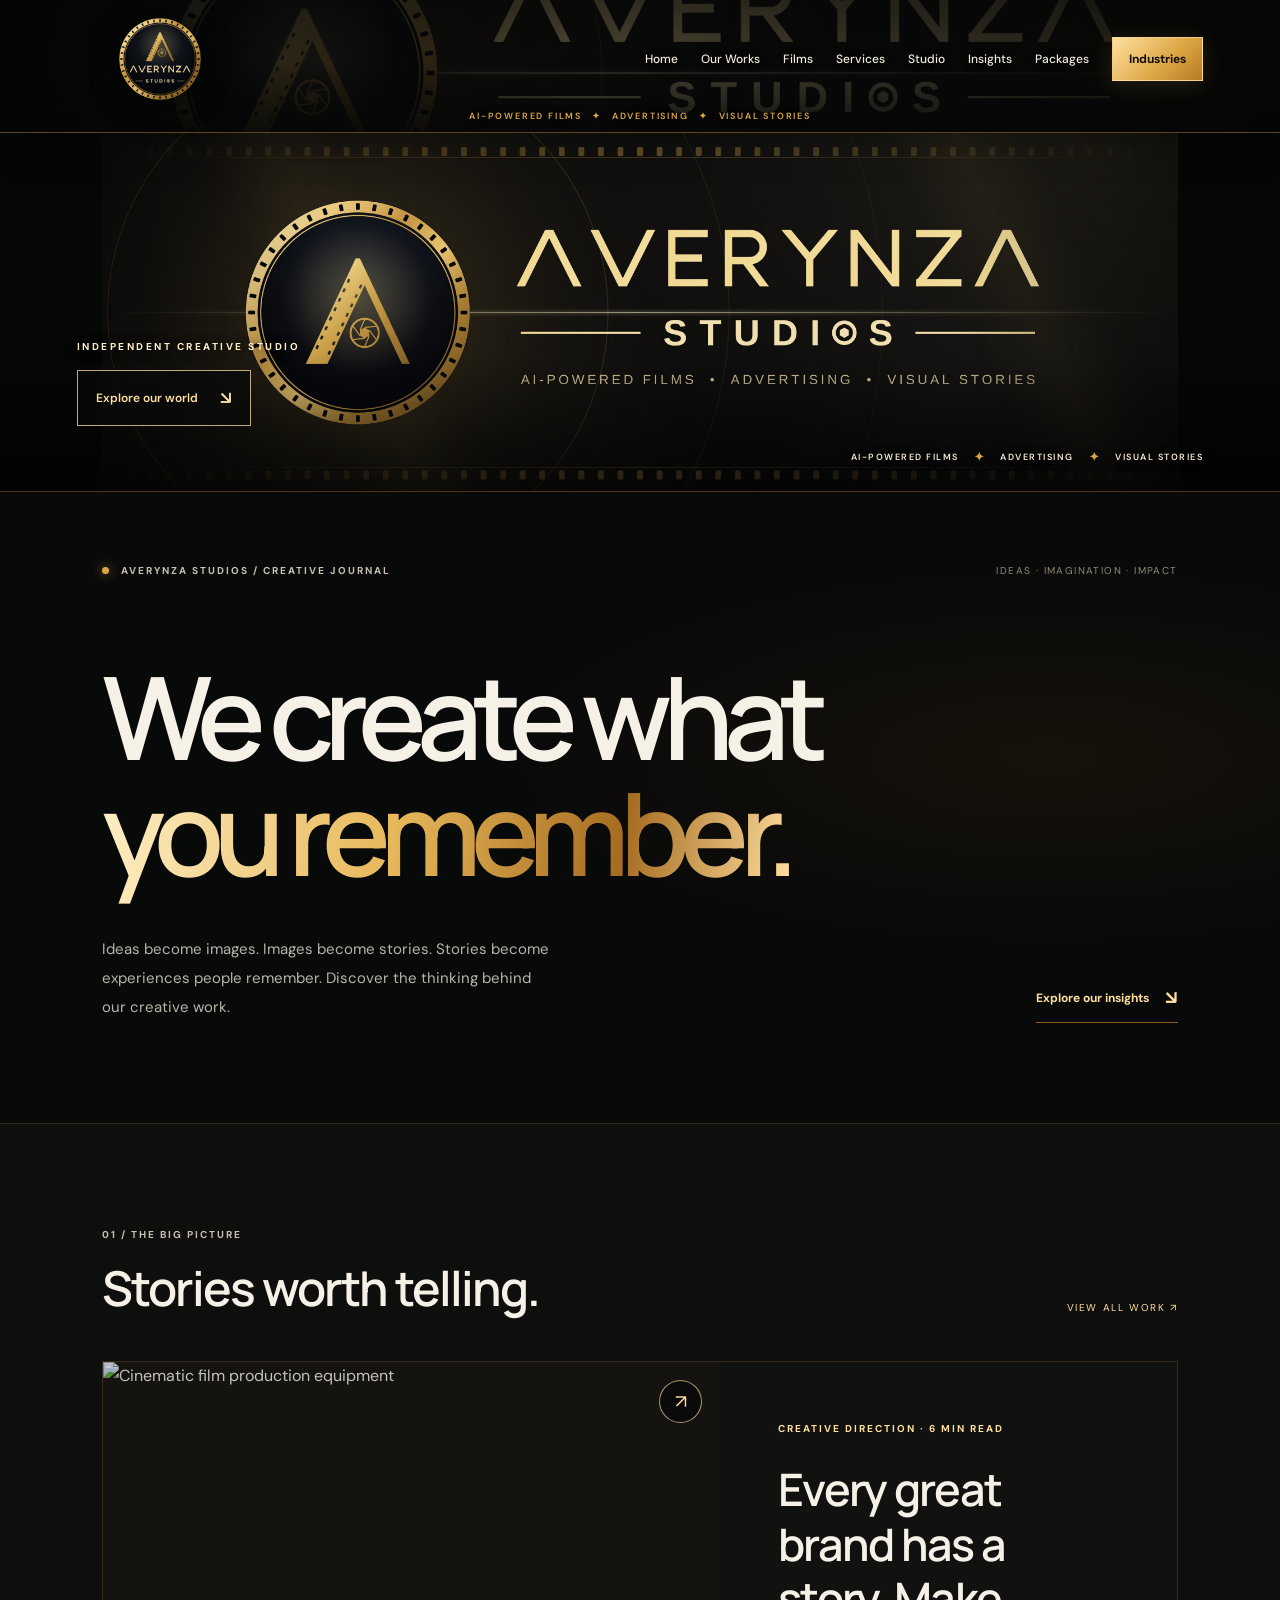
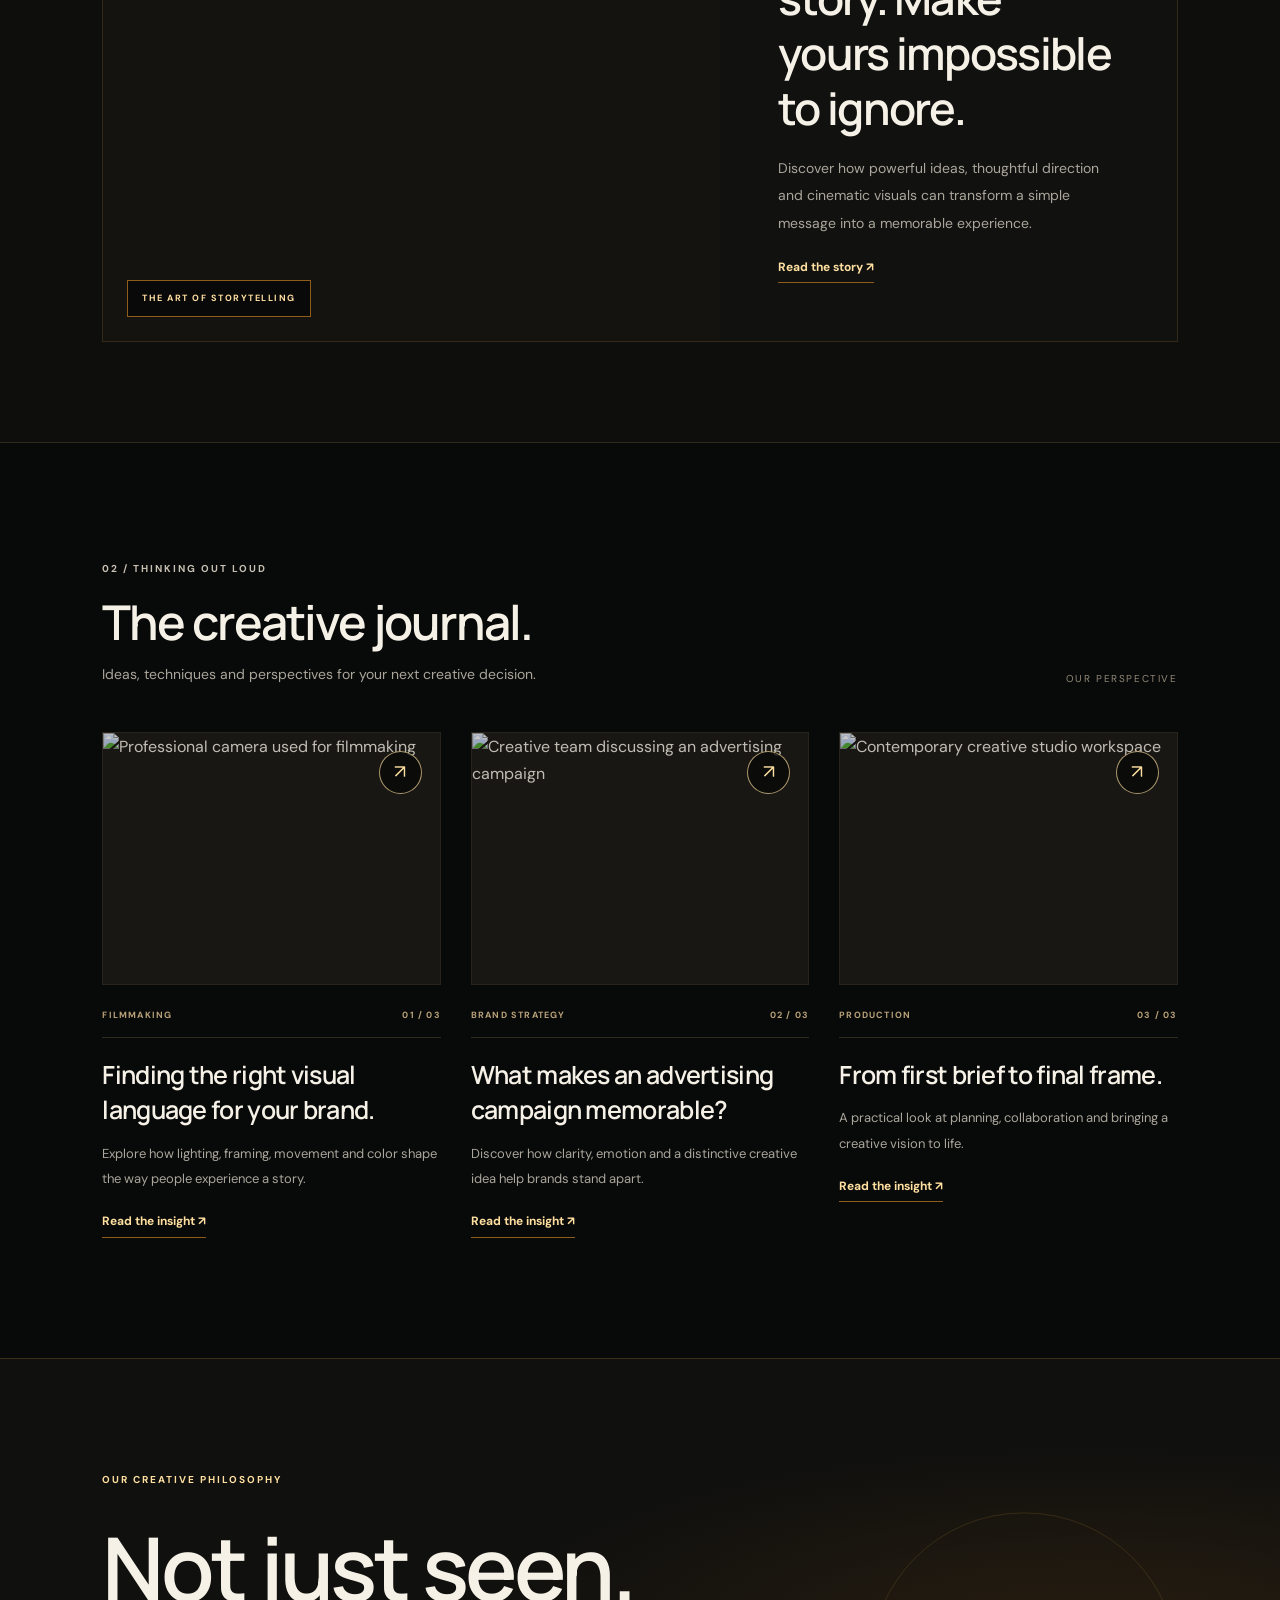
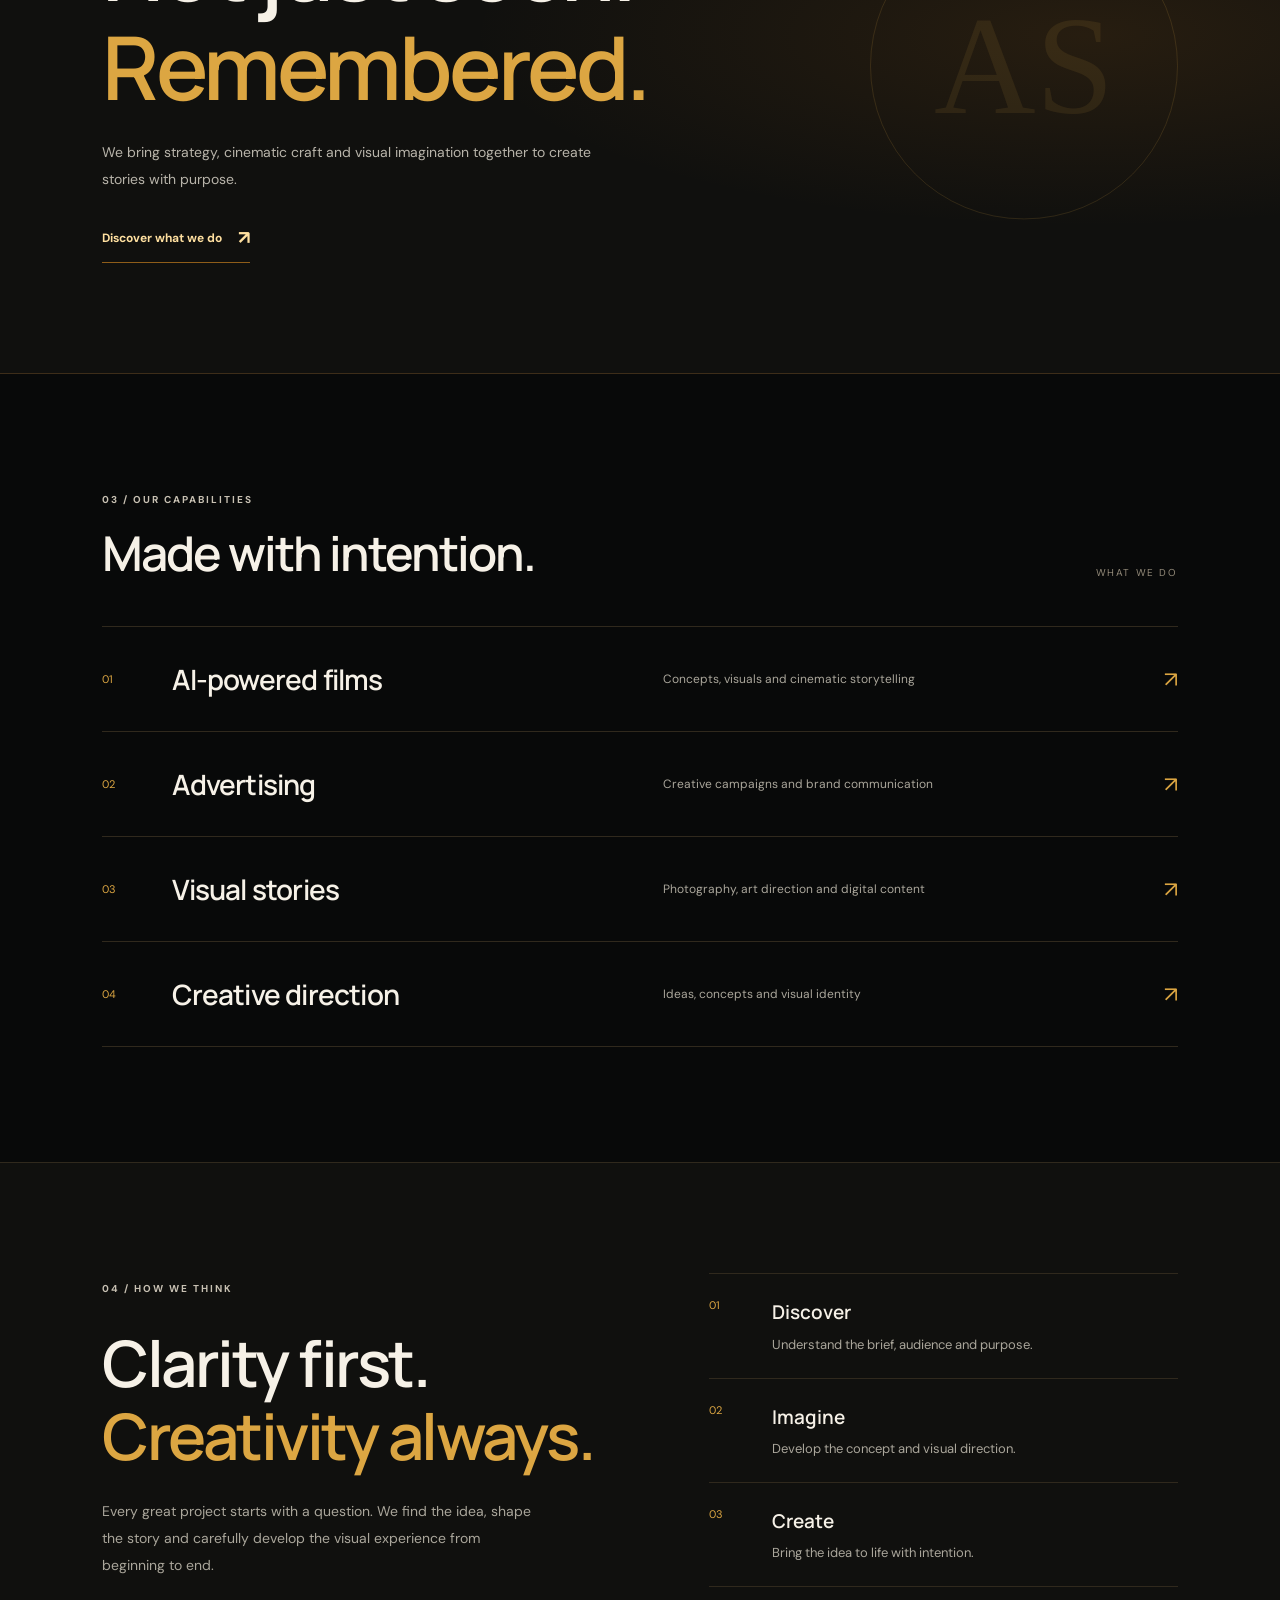
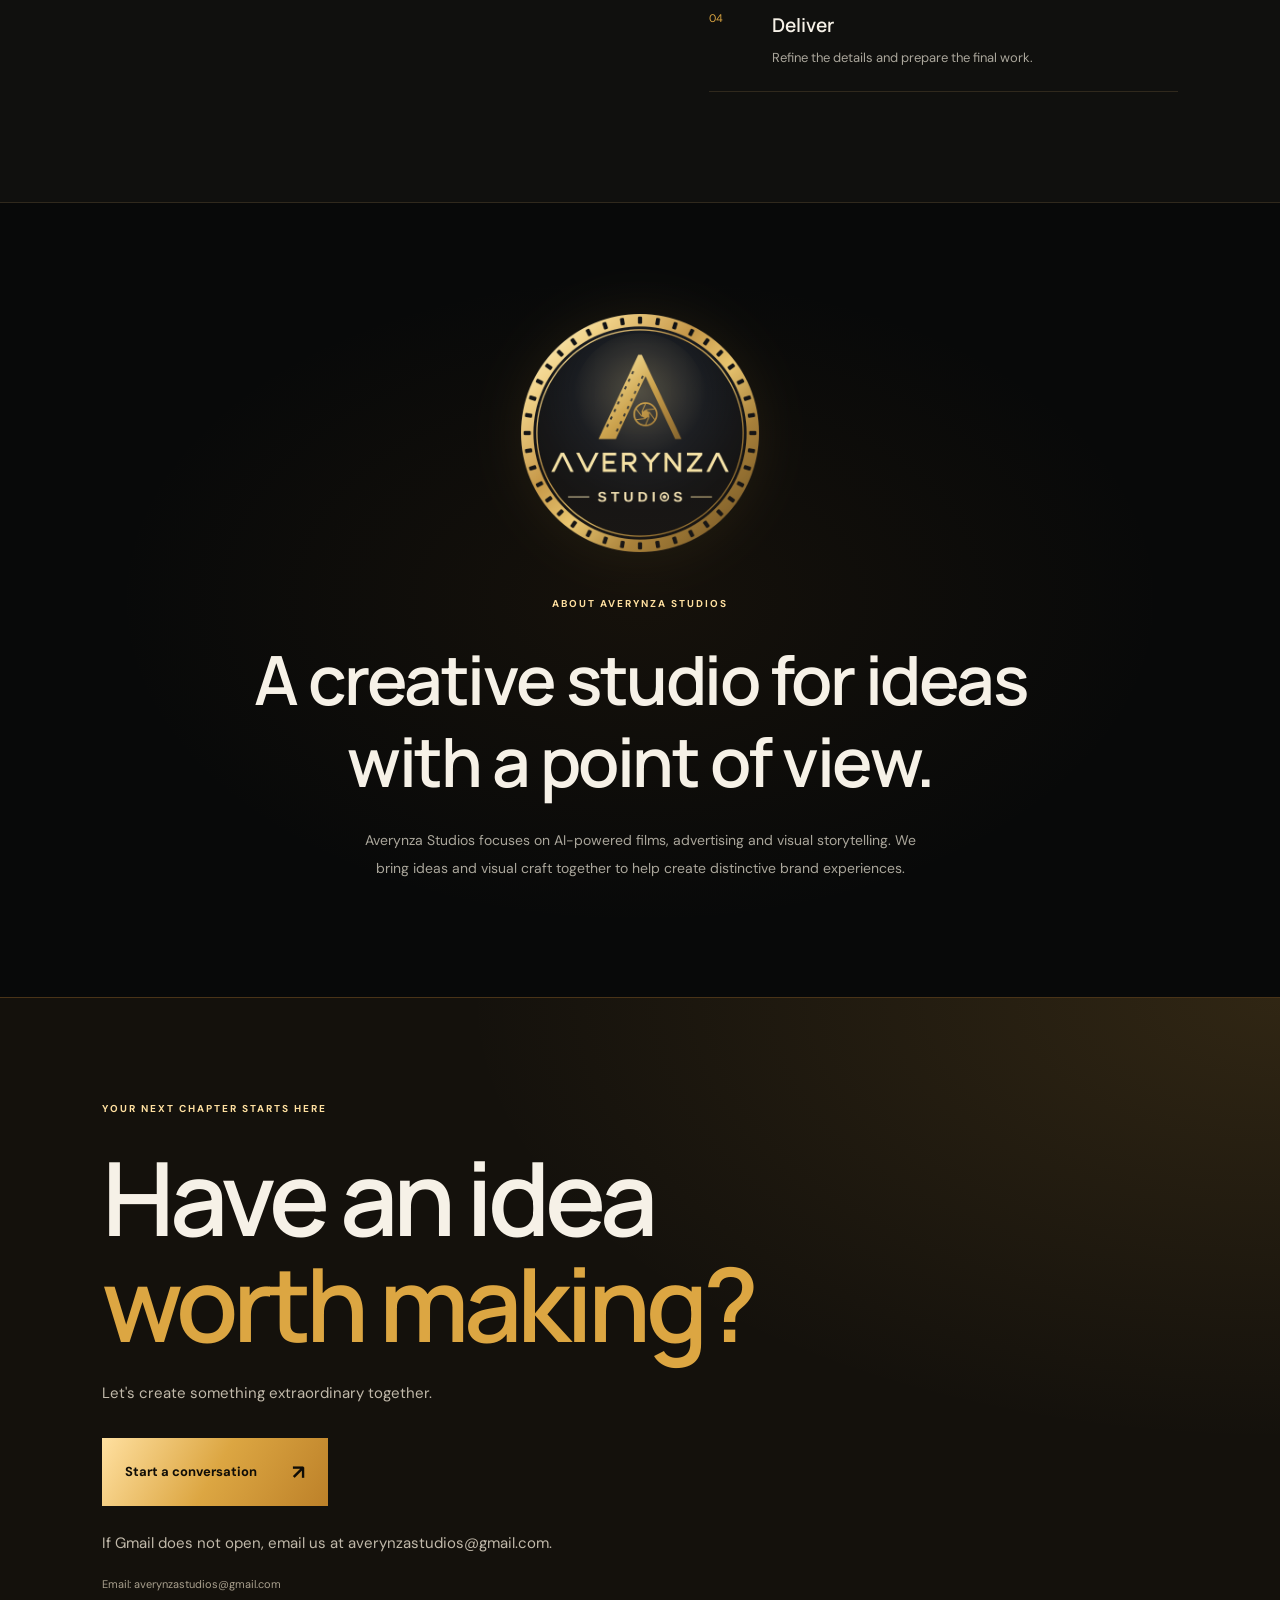
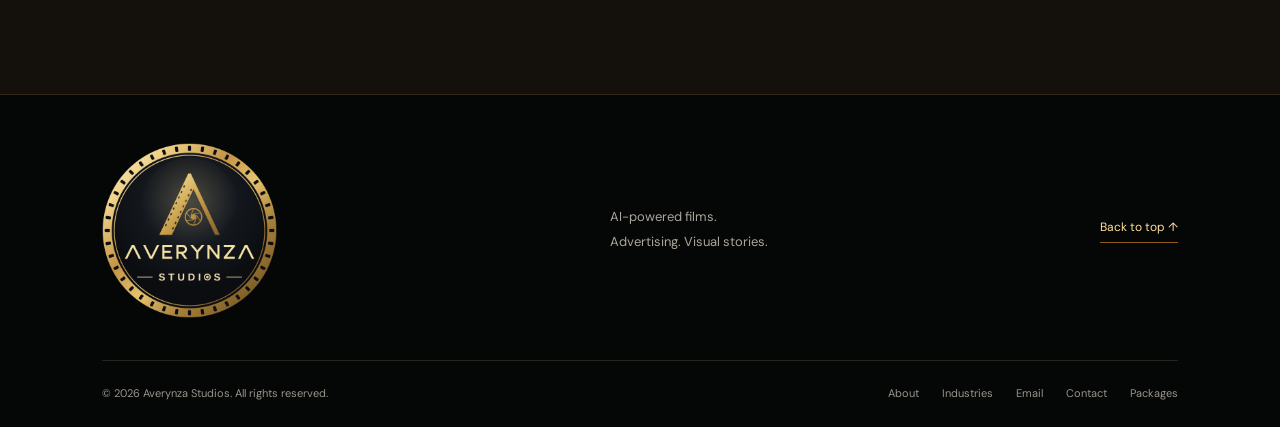
==== index.html @ 66fc3034 "Add files via upload" ====
<!DOCTYPE html>
<html lang="en">
<head>
  <meta charset="UTF-8">
  <meta name="viewport" content="width=device-width, initial-scale=1.0">
  <meta name="theme-color" content="#080909">

  <title>Averynza Studios | Films, Advertising & Visual Stories</title>
  <meta name="description" content="Averynza Studios creates AI-powered films, advertising and visual stories. Explore our creative journal and cinematic work.">

  <link rel="preconnect" href="https://fonts.googleapis.com">
  <link rel="preconnect" href="https://fonts.gstatic.com" crossorigin>
  <link href="https://fonts.googleapis.com/css2?family=DM+Sans:wght@400;500;600;700&family=Manrope:wght@400;500;600;700;800&display=swap" rel="stylesheet">

  <link rel="stylesheet" href="style.css">
  <script src="script.js" defer></script>
</head>

<body>
  <a class="skip-link" href="#main">Skip to content</a>


<!-- CINEMATIC VIDEO HEADER -->
<header class="site-header" id="home">

  <video
    class="header-video"
    autoplay
    muted
    loop
    playsinline
    preload="metadata"
    poster="Averynza Studios Golden Cinema Banner.jpg"
    aria-hidden="true"
  >
    <source src="header-cinema.mp4" type="video/mp4">
  </video>

  <div class="header-video-overlay" aria-hidden="true"></div>

  <a class="brand" href="#home" aria-label="Averynza Studios home">
    <img
      class="brand-logo"
      src="Averynza Studios Golden Emblem.png"
      alt="Averynza Studios golden emblem"
    >
  </a>

  <button
    class="menu-toggle"
    id="menuToggle"
    aria-expanded="false"
    aria-controls="mainNav"
    aria-label="Open navigation"
  >
    <span></span>
    <span></span>
  </button>

  <nav class="navigation" id="mainNav" aria-label="Main navigation">
    <a href="#home">Home</a>
    <a href="#work">Our Works</a>
    <a href="#films">Films</a>
    <a href="#services">Services</a>
    <a href="#studio">Studio</a>
    <a href="#insights">Insights</a>
    <a href="pricing.html">Packages</a>
    <a href="our-work.html" class="nav-cta">Industries</a>
    <!-- <a href="auth.html" class="account-link">Log in / Sign up</a> -->
    <!-- <a href="payment.html" class="nav-cta">Payments ↗</a> -->
  </nav>

  <div class="header-video-caption" aria-hidden="true">
    <span>AI-POWERED FILMS</span>
    <span class="video-caption-dot">✦</span>
    <span>ADVERTISING</span>
    <span class="video-caption-dot">✦</span>
    <span>VISUAL STORIES</span>
  </div>

</header>


  <main id="main">

    <!-- CINEMATIC HEADER BANNER -->
    <section class="cinema-banner" id="cinema-banner" aria-label="Averynza Studios cinematic banner">
      <img
        class="cinema-banner-image"
        src="Averynza Studios Golden Cinema Banner.jpg"
        alt="Averynza Studios golden cinematic emblem with film equipment and dramatic studio lighting"
        fetchpriority="high"
      >

      <div class="banner-overlay">
        <span class="banner-kicker">
          INDEPENDENT CREATIVE STUDIO
        </span>

        <a href="#work" class="banner-cta">
          Explore our world <span>↘</span>
        </a>
      </div>

      <div class="banner-bottom">
        <span>AI-POWERED FILMS</span>
        <span class="banner-dot">✦</span>
        <span>ADVERTISING</span>
        <span class="banner-dot">✦</span>
        <span>VISUAL STORIES</span>
      </div>
    </section>

    <!-- INTRODUCTION -->
    <section class="hero-intro">
      <div class="hero-top">
        <span class="eyebrow">
          <span class="status-dot"></span>
          AVERYNZA STUDIOS / CREATIVE JOURNAL
        </span>
        <span class="hero-index">IDEAS · IMAGINATION · IMPACT</span>
      </div>

      <h1>
        We create what<br>
        <span>you remember.</span>
      </h1>

      <div class="hero-bottom">
        <p>
          Ideas become images. Images become stories.
          Stories become experiences people remember.
          Discover the thinking behind our creative work.
        </p>

        <a class="text-link" href="#insights">
          Explore our insights <span>↘</span>
        </a>
      </div>
    </section>

    <!-- FEATURED WORK -->
    <section class="featured-section" id="work">
      <div class="section-heading">
        <div>
          <span class="eyebrow">01 / THE BIG PICTURE</span>
          <h2>Stories worth telling.</h2>
        </div>
        <a class="section-number work-more-link" href="our-work.html">VIEW ALL WORK ↗</a>
      </div>

      <a class="featured-card" href="#article-1" data-article="1">
        <div class="featured-image">
          <img
            src="https://images.unsplash.com/photo-1485846234645-a62644f84728?auto=format&fit=crop&w=1800&q=85"
            alt="Cinematic film production equipment"
            loading="lazy"
          >
          <span class="image-label">THE ART OF STORYTELLING</span>
          <span class="image-arrow">↗</span>
        </div>

        <div class="featured-copy">
          <span class="eyebrow gold-text">CREATIVE DIRECTION · 6 MIN READ</span>

          <h2>
            Every great brand has a story.
            Make yours impossible to ignore.
          </h2>

          <p>
            Discover how powerful ideas, thoughtful direction
            and cinematic visuals can transform a simple message
            into a memorable experience.
          </p>

          <span class="read-link">Read the story ↗</span>
        </div>
      </a>
    </section>

    <!-- INSIGHTS -->
    <section class="insights-section" id="insights">
      <div class="section-heading">
        <div>
          <span class="eyebrow">02 / THINKING OUT LOUD</span>
          <h2>The creative journal.</h2>
          <p class="section-description">
            Ideas, techniques and perspectives for your next creative decision.
          </p>
        </div>
        <span class="section-number">OUR PERSPECTIVE</span>
      </div>

      <div class="article-grid">

        <article class="article-card">
          <a href="#article-2" class="article-image" data-article="2">
            <img
              src="https://images.unsplash.com/photo-1492619375914-88005aa9e8fb?auto=format&fit=crop&w=900&q=80"
              alt="Professional camera used for filmmaking"
              loading="lazy"
            >
            <span class="image-arrow">↗</span>
          </a>

          <div class="article-meta">
            <span>FILMMAKING</span>
            <span>01 / 03</span>
          </div>

          <h3>
            <a href="#article-2" data-article="2">
              Finding the right visual language for your brand.
            </a>
          </h3>

          <p>
            Explore how lighting, framing, movement and color
            shape the way people experience a story.
          </p>

          <a class="read-link" href="#article-2" data-article="2">
            Read the insight ↗
          </a>
        </article>

        <article class="article-card">
          <a href="#article-3" class="article-image" data-article="3">
            <img
              src="https://images.unsplash.com/photo-1542744094-3a31f272c490?auto=format&fit=crop&w=900&q=80"
              alt="Creative team discussing an advertising campaign"
              loading="lazy"
            >
            <span class="image-arrow">↗</span>
          </a>

          <div class="article-meta">
            <span>BRAND STRATEGY</span>
            <span>02 / 03</span>
          </div>

          <h3>
            <a href="#article-3" data-article="3">
              What makes an advertising campaign memorable?
            </a>
          </h3>

          <p>
            Discover how clarity, emotion and a distinctive
            creative idea help brands stand apart.
          </p>

          <a class="read-link" href="#article-3" data-article="3">
            Read the insight ↗
          </a>
        </article>

        <article class="article-card">
          <a href="#article-4" class="article-image" data-article="4">
            <img
              src="https://images.unsplash.com/photo-1497366754035-f200968a6e72?auto=format&fit=crop&w=900&q=80"
              alt="Contemporary creative studio workspace"
              loading="lazy"
            >
            <span class="image-arrow">↗</span>
          </a>

          <div class="article-meta">
            <span>PRODUCTION</span>
            <span>03 / 03</span>
          </div>

          <h3>
            <a href="#article-4" data-article="4">
              From first brief to final frame.
            </a>
          </h3>

          <p>
            A practical look at planning, collaboration and
            bringing a creative vision to life.
          </p>

          <a class="read-link" href="#article-4" data-article="4">
            Read the insight ↗
          </a>
        </article>

      </div>
    </section>

    <!-- CREATIVE PHILOSOPHY -->
    <section class="statement" id="films">
      <div class="statement-orb" aria-hidden="true">AS</div>

      <span class="eyebrow gold-text">OUR CREATIVE PHILOSOPHY</span>

      <h2>
        Not just seen.<br>
        <span>Remembered.</span>
      </h2>

      <p>
        We bring strategy, cinematic craft and visual imagination
        together to create stories with purpose.
      </p>

      <a class="text-link" href="#services">
        Discover what we do <span>↗</span>
      </a>
    </section>

    <!-- SERVICES -->
    <section class="services-section" id="services">
      <div class="section-heading">
        <div>
          <span class="eyebrow">03 / OUR CAPABILITIES</span>
          <h2>Made with intention.</h2>
        </div>
        <span class="section-number">WHAT WE DO</span>
      </div>

      <div class="service-list">

        <a href="#contact" class="service-row">
          <span class="service-number">01</span>
          <h3>AI-powered films</h3>
          <span class="service-detail">Concepts, visuals and cinematic storytelling</span>
          <span class="service-arrow">↗</span>
        </a>

        <a href="#contact" class="service-row">
          <span class="service-number">02</span>
          <h3>Advertising</h3>
          <span class="service-detail">Creative campaigns and brand communication</span>
          <span class="service-arrow">↗</span>
        </a>

        <a href="#contact" class="service-row">
          <span class="service-number">03</span>
          <h3>Visual stories</h3>
          <span class="service-detail">Photography, art direction and digital content</span>
          <span class="service-arrow">↗</span>
        </a>

        <a href="#contact" class="service-row">
          <span class="service-number">04</span>
          <h3>Creative direction</h3>
          <span class="service-detail">Ideas, concepts and visual identity</span>
          <span class="service-arrow">↗</span>
        </a>

      </div>
    </section>

    <!-- PROCESS -->
    <section class="process-section" id="process">
      <div class="process-copy">
        <span class="eyebrow">04 / HOW WE THINK</span>
        <h2>Clarity first.<br><span>Creativity always.</span></h2>

        <p>
          Every great project starts with a question.
          We find the idea, shape the story and carefully
          develop the visual experience from beginning to end.
        </p>
      </div>

      <div class="process-steps">
        <div>
          <span>01</span>
          <div>
            <h3>Discover</h3>
            <p>Understand the brief, audience and purpose.</p>
          </div>
        </div>

        <div>
          <span>02</span>
          <div>
            <h3>Imagine</h3>
            <p>Develop the concept and visual direction.</p>
          </div>
        </div>

        <div>
          <span>03</span>
          <div>
            <h3>Create</h3>
            <p>Bring the idea to life with intention.</p>
          </div>
        </div>

        <div>
          <span>04</span>
          <div>
            <h3>Deliver</h3>
            <p>Refine the details and prepare the final work.</p>
          </div>
        </div>
      </div>
    </section>

    <!-- ABOUT -->
    <section class="studio-section" id="studio">
      <img
        src="Averynza Studios Golden Emblem.png"
        alt="Averynza Studios golden emblem"
        class="studio-logo"
        loading="lazy"
      >

      <span class="eyebrow gold-text">ABOUT AVERYNZA STUDIOS</span>

      <h2>A creative studio for ideas with a point of view.</h2>

      <p>
        Averynza Studios focuses on AI-powered films, advertising
        and visual storytelling. We bring ideas and visual craft
        together to help create distinctive brand experiences.
      </p>
    </section>

    <!-- CONTACT -->
    <section class="contact-section" id="contact">
      <span class="eyebrow">YOUR NEXT CHAPTER STARTS HERE</span>

      <h2>
        Have an idea<br>
        <span>worth making?</span>
      </h2>

      <p>Let's create something extraordinary together.</p>

      <a
        class="contact-button"
        href="https://mail.google.com/mail/?view=cm&fs=1&to=averynzastudios%40gmail.com&su=Project%20Inquiry%20-%20Averynza%20Studios"
        target="_blank"
        rel="noopener noreferrer"
      >
        Start a conversation <span>↗</span>
      </a>
      <p class="contact-email-fallback">
        If Gmail does not open, email us at
        <a href="mailto:averynzastudios@gmail.com?subject=Project%20Inquiry%20-%20Averynza%20Studios">averynzastudios@gmail.com</a>.
      </p>

      <small>
        Email: averynzastudios@gmail.com
      </small>
    </section>

  </main>

  <!-- FOOTER -->
  <footer class="site-footer">
    <div class="footer-top">
      <a class="brand footer-brand" href="#home"
         aria-label="Averynza Studios home">
        <img
          class="brand-logo"
          src="Averynza Studios Golden Emblem.png"
          alt="Averynza Studios"
          loading="lazy"
        >
      </a>

      <p>
        AI-powered films.<br>
        Advertising. Visual stories.
      </p>

      <a class="back-to-top" href="#home">Back to top ↑</a>
    </div>

    <div class="footer-bottom">
      <span>
        © <span id="year">2026</span> Averynza Studios. All rights reserved.
      </span>

      <div>
        <a href="#studio">About</a>
        <a href="our-work.html">Industries</a>
        <!-- <a href="auth.html">Account</a> -->
        <a href="mailto:averynzastudios@gmail.com">Email</a>
        <a href="#contact">Contact</a>
         <a href="pricing.html">Packages</a>
      </div>
    </div>
  </footer>

</body>
</html>
---- style.css ----
/* =========================================
AVERYNZA STUDIOS — CINEMATIC WEBSITE
Black, gold and luxury film aesthetic
========================================= */
:root {
--bg: #080909;
--bg-soft: #101110;
--bg-card: #141310;
--ink: #f6f1e7;
--muted: #aaa69b;
--line: #30291d;
--gold: #dca642;
--gold-light: #ffe0a0;
--gold-dark: #8f5d19;
--white: #ffffff;
--font-body: "DM Sans", sans-serif;
--font-heading: "Manrope", sans-serif;
}
* {
margin: 0;
padding: 0;
box-sizing: border-box;
}
html {
scroll-behavior: smooth;
scroll-padding-top: 100px;
background: var(--bg);
}
body {
background: var(--bg);
color: var(--ink);
font-family: var(--font-body);
line-height: 1.7;
-webkit-font-smoothing: antialiased;
}
a {
color: inherit;
text-decoration: none;
}
img {
display: block;
max-width: 100%;
}
button {
font: inherit;
}
::selection {
background: var(--gold);
color: #080909;
}
.skip-link {
position: absolute;
top: -100px;
left: 20px;
z-index: 1000;
padding: 12px 18px;
color: #080909;
background: var(--gold-light);
}
.skip-link:focus {
top: 10px;
}
a:focus-visible,
button:focus-visible {
outline: 2px solid var(--gold-light);
outline-offset: 5px;
}
/* =========================================
HEADER
========================================= */
.site-header {
min-height: 92px;
padding: 12px 6%;
display: flex;
align-items: center;
justify-content: space-between;
gap: 30px;
position: sticky;
top: 0;
z-index: 100;
background: rgba(5, 6, 6, 0.97);
border-bottom: 1px solid var(--line);
backdrop-filter: blur(18px);
}
.brand {
display: inline-flex;
align-items: center;
flex-shrink: 0;
}
.brand-logo {
display: block;
width: 155px;
height: auto;
max-width: 100%;
object-fit: contain;
}
.site-header .brand-logo,
.footer-brand .brand-logo,
.studio-logo {
mix-blend-mode: screen;
}
.navigation {
display: flex;
align-items: center;
gap: clamp(13px, 1.8vw, 26px);
}
.navigation > a {
color: #d1cec4;
font-size: 12px;
font-weight: 500;
transition: color 0.25s ease;
}
.navigation > a:hover,
.navigation > a.active {
color: var(--gold-light);
}
.navigation > a.active {
text-decoration: underline;
text-decoration-color: var(--gold);
text-underline-offset: 7px;
}
.navigation .nav-cta {
padding: 11px 16px;
color: #100d07;
background: linear-gradient(
120deg,
var(--gold-light),
var(--gold),
#bd8129
);
font-weight: 700;
white-space: nowrap;
}
.navigation .nav-cta:hover {
color: #080909;
box-shadow: 0 0 22px rgba(220, 166, 66, 0.2);
}
.menu-toggle {
display: none;
width: 44px;
height: 44px;
border: 1px solid var(--line);
background: var(--bg-soft);
cursor: pointer;
}
.menu-toggle span {
display: block;
width: 22px;
height: 2px;
margin: 6px auto;
background: var(--gold-light);
transition: transform 0.25s ease;
}
.menu-toggle[aria-expanded="true"] span:first-child {
transform: translateY(4px) rotate(45deg);
}
.menu-toggle[aria-expanded="true"] span:last-child {
transform: translateY(-4px) rotate(-45deg);
}
/* =========================================
CINEMATIC HEADER BANNER
========================================= */
.cinema-banner {
position: relative;
width: 100%;
overflow: hidden;
isolation: isolate;
background: #050606;
border-bottom: 1px solid #4d3518;
}
.cinema-banner-image {
display: block;
width: 100%;
height: auto;
aspect-ratio: 1920 / 640;
object-fit: cover;
object-position: center;
}
/* Subtle overlay for legibility */
.banner-overlay {
position: absolute;
inset: 0;
display: flex;
flex-direction: column;
justify-content: flex-end;
align-items: flex-start;
gap: 15px;
padding: 0 6% 65px;
background: linear-gradient(
to top,
rgba(0, 0, 0, 0.6),
transparent 38%
);
}
.banner-kicker {
color: #fff0cb;
font-size: 10px;
font-weight: 700;
letter-spacing: 2.5px;
text-shadow: 0 2px 12px #000;
}
.banner-cta {
display: inline-flex;
align-items: center;
gap: 22px;
padding: 12px 18px;
border: 1px solid rgba(255, 224, 160, 0.75);
background: rgba(8, 9, 9, 0.7);
color: var(--gold-light);
font-size: 12px;
font-weight: 600;
transition: background 0.25s ease, color 0.25s ease;
}
.banner-cta:hover {
background: var(--gold);
color: #080909;
}
.banner-cta span {
font-size: 18px;
}
.banner-bottom {
position: absolute;
right: 6%;
bottom: 24px;
display: flex;
align-items: center;
gap: 15px;
color: #f4e9d1;
font-size: 9px;
font-weight: 600;
letter-spacing: 1.5px;
text-shadow: 0 2px 10px #000;
}
.banner-dot {
color: var(--gold);
font-size: 12px;
}
/* =========================================
COMMON SECTIONS
========================================= */
main > section {
padding-left: 8%;
padding-right: 8%;
}
.eyebrow {
display: inline-block;
color: #c8c1b3;
font-size: 10px;
font-weight: 700;
letter-spacing: 2px;
line-height: 1.7;
}
.gold-text {
color: var(--gold-light);
}
.section-number {
color: #938a79;
font-size: 10px;
letter-spacing: 1.6px;
white-space: nowrap;
}
.section-heading {
display: flex;
justify-content: space-between;
align-items: flex-end;
gap: 25px;
margin-bottom: 45px;
}
.section-heading h2 {
margin-top: 13px;
font-family: var(--font-heading);
font-size: clamp(30px, 4vw, 48px);
font-weight: 600;
line-height: 1.2;
letter-spacing: -2px;
}
.section-description {
margin-top: 12px;
color: var(--muted);
font-size: 14px;
}
.text-link {
display: inline-flex;
align-items: center;
gap: 16px;
padding-bottom: 7px;
border-bottom: 1px solid var(--gold-dark);
color: var(--gold-light);
font-size: 12px;
font-weight: 700;
}
.text-link span {
font-size: 19px;
transition: transform 0.25s ease;
}
.text-link:hover span {
transform: translate(4px, -3px);
}
.read-link {
display: inline-block;
margin-top: 20px;
padding-bottom: 5px;
border-bottom: 1px solid var(--gold-dark);
color: var(--gold-light);
font-size: 12px;
font-weight: 700;
}
.read-link:hover {
color: var(--white);
}
/* =========================================
INTRODUCTION
========================================= */
.hero-intro {
position: relative;
isolation: isolate;
overflow: hidden;
padding-top: 70px;
padding-bottom: 100px;
background:
radial-gradient(
ellipse at 82% 42%,
rgba(131, 81, 24, 0.12),
transparent 38%
),
var(--bg);
}
.hero-top {
display: flex;
justify-content: space-between;
align-items: center;
gap: 20px;
}
.status-dot {
display: inline-block;
width: 7px;
height: 7px;
margin-right: 8px;
border-radius: 50%;
background: var(--gold);
box-shadow: 0 0 12px rgba(220, 166, 66, 0.8);
}
.hero-index {
color: #938a79;
font-size: 10px;
letter-spacing: 1.4px;
text-align: right;
}
.hero-intro h1 {
position: relative;
z-index: 1;
max-width: 1050px;
margin-top: 80px;
font-family: var(--font-heading);
font-size: clamp(60px, 9vw, 125px);
font-weight: 600;
line-height: 1;
letter-spacing: -0.085em;
}
.hero-intro h1 span {
color: var(--gold);
background: linear-gradient(
100deg,
#fff0c8,
#e8b95c 42%,
#a66c20 75%,
#ffe0a0
);
background-clip: text;
-webkit-background-clip: text;
-webkit-text-fill-color: transparent;
}
.hero-bottom {
display: flex;
justify-content: space-between;
align-items: flex-end;
gap: 35px;
margin-top: 45px;
}
.hero-bottom p {
max-width: 455px;
color: #b8b4aa;
font-size: 15px;
line-height: 1.95;
}
.hero-bottom .text-link {
flex-shrink: 0;
}
/* =========================================
FEATURED STORY
========================================= */
.featured-section {
padding-top: 95px;
padding-bottom: 100px;
background: #0e0e0d;
border-top: 1px solid var(--line);
border-bottom: 1px solid var(--line);
}
.featured-card {
display: grid;
grid-template-columns: 1.15fr 0.85fr;
overflow: hidden;
border: 1px solid #35291b;
background: #111110;
}
.featured-image {
position: relative;
min-height: 420px;
overflow: hidden;
background: #151310;
}
.featured-image img {
width: 100%;
height: 100%;
min-height: 420px;
object-fit: cover;
filter: brightness(0.8);
transition: transform 0.7s ease, filter 0.7s ease;
}
.featured-card:hover .featured-image img {
transform: scale(1.04);
filter: brightness(1);
}
.image-label {
position: absolute;
left: 24px;
bottom: 24px;
padding: 10px 14px;
background: rgba(8, 9, 9, 0.88);
border: 1px solid var(--gold-dark);
color: var(--gold-light);
font-size: 9px;
font-weight: 700;
letter-spacing: 1.5px;
}
.image-arrow {
position: absolute;
top: 18px;
right: 18px;
display: grid;
place-items: center;
width: 43px;
height: 43px;
border: 1px solid rgba(255, 224, 160, 0.65);
border-radius: 50%;
background: rgba(8, 9, 9, 0.8);
color: var(--gold-light);
font-size: 19px;
transition: background 0.3s ease, transform 0.3s ease;
}
a:hover .image-arrow {
background: var(--gold);
color: #080909;
transform: rotate(45deg);
}
.featured-copy {
display: flex;
flex-direction: column;
align-items: flex-start;
justify-content: center;
padding: clamp(28px, 4.5vw, 65px);
}
.featured-copy h2 {
margin-top: 25px;
font-family: var(--font-heading);
font-size: clamp(27px, 3.5vw, 46px);
font-weight: 600;
line-height: 1.22;
letter-spacing: -1.7px;
}
.featured-copy p {
margin-top: 20px;
color: var(--muted);
font-size: 14px;
line-height: 1.95;
}
/* =========================================
INSIGHTS GRID
========================================= */
.insights-section {
padding-top: 110px;
padding-bottom: 120px;
background: var(--bg);
}
.article-grid {
display: grid;
grid-template-columns: repeat(3, minmax(0, 1fr));
gap: 30px;
}
.article-card {
min-width: 0;
}
.article-image {
position: relative;
display: block;
overflow: hidden;
aspect-ratio: 4 / 3;
background: #191713;
border: 1px solid #29241b;
}
.article-image img {
width: 100%;
height: 100%;
object-fit: cover;
filter: brightness(0.78);
transition: transform 0.6s ease, filter 0.6s ease;
}
.article-image:hover img {
transform: scale(1.06);
filter: brightness(1);
}
.article-meta {
display: flex;
justify-content: space-between;
gap: 10px;
margin-top: 23px;
padding-bottom: 13px;
border-bottom: 1px solid var(--line);
color: #b9a27a;
font-size: 9px;
font-weight: 700;
letter-spacing: 1.2px;
}
.article-card h3 {
margin-top: 19px;
font-family: var(--font-heading);
font-size: clamp(19px, 2vw, 25px);
font-weight: 600;
line-height: 1.42;
letter-spacing: -0.7px;
}
.article-card h3 a {
transition: color 0.25s ease;
}
.article-card h3 a:hover {
color: var(--gold-light);
}
.article-card > p {
margin-top: 13px;
color: var(--muted);
font-size: 13px;
line-height: 1.95;
}
/* =========================================
STATEMENT
========================================= */
.statement {
position: relative;
isolation: isolate;
overflow: hidden;
padding-top: 105px;
padding-bottom: 110px;
background:
radial-gradient(
ellipse at 85% 45%,
rgba(170, 104, 27, 0.15),
transparent 40%
),
#10100e;
border-top: 1px solid #3d2d19;
border-bottom: 1px solid #3d2d19;
}
.statement .eyebrow {
color: var(--gold-light);
}
.statement h2 {
margin-top: 27px;
font-family: var(--font-heading);
font-size: clamp(42px, 7vw, 88px);
font-weight: 600;
line-height: 1.12;
letter-spacing: -3.5px;
}
.statement h2 span {
color: var(--gold);
}
.statement > p {
max-width: 490px;
margin-top: 24px;
margin-bottom: 30px;
color: #b8b4aa;
font-size: 14px;
line-height: 1.9;
}
.statement-orb {
position: absolute;
z-index: -1;
top: 50%;
right: 8%;
transform: translateY(-50%);
display: grid;
place-items: center;
width: clamp(150px, 24vw, 320px);
aspect-ratio: 1;
border: 1px solid rgba(220, 166, 66, 0.15);
border-radius: 50%;
color: rgba(220, 166, 66, 0.1);
font-family: Georgia, serif;
font-size: clamp(65px, 11vw, 145px);
}
/* =========================================
SERVICES
========================================= */
.services-section {
padding-top: 110px;
padding-bottom: 115px;
background: var(--bg);
}
.service-list {
border-top: 1px solid var(--line);
}
.service-row {
display: grid;
grid-template-columns: 50px 1fr 1fr 25px;
align-items: center;
gap: 20px;
min-height: 105px;
padding: 22px 0;
border-bottom: 1px solid var(--line);
transition: padding 0.3s ease, background 0.3s ease;
}
.service-row:hover {
padding-left: 14px;
padding-right: 14px;
background: #11110f;
}
.service-number {
color: var(--gold);
font-size: 11px;
}
.service-row h3 {
font-family: var(--font-heading);
font-size: clamp(18px, 2.4vw, 28px);
font-weight: 600;
letter-spacing: -0.8px;
}
.service-detail {
color: var(--muted);
font-size: 12px;
}
.service-arrow {
color: var(--gold);
font-size: 22px;
text-align: right;
}
/* =========================================
PROCESS
========================================= */
.process-section {
display: grid;
grid-template-columns: 1fr 0.9fr;
gap: 85px;
padding-top: 110px;
padding-bottom: 110px;
background: #10100e;
border-top: 1px solid var(--line);
border-bottom: 1px solid var(--line);
}
.process-copy h2 {
margin-top: 25px;
font-family: var(--font-heading);
font-size: clamp(40px, 5vw, 66px);
font-weight: 600;
line-height: 1.15;
letter-spacing: -2.5px;
}
.process-copy h2 span {
color: var(--gold);
}
.process-copy > p {
max-width: 440px;
margin-top: 25px;
color: var(--muted);
font-size: 14px;
line-height: 1.95;
}
.process-steps > div {
display: grid;
grid-template-columns: 45px 1fr;
gap: 18px;
padding: 22px 0;
border-bottom: 1px solid var(--line);
}
.process-steps > div:first-child {
border-top: 1px solid var(--line);
}
.process-steps > div > span {
color: var(--gold);
font-size: 11px;
}
.process-steps h3 {
font-family: var(--font-heading);
font-size: 19px;
font-weight: 600;
}
.process-steps p {
margin-top: 5px;
color: var(--muted);
font-size: 13px;
}
/* =========================================
STUDIO
========================================= */
.studio-section {
padding-top: 110px;
padding-bottom: 115px;
text-align: center;
background:
radial-gradient(
ellipse at center,
rgba(160, 101, 29, 0.09),
transparent 58%
),
var(--bg);
}
.studio-logo {
width: min(240px, 65%);
margin: 0 auto 35px;
filter: drop-shadow(0 0 25px rgba(220, 166, 66, 0.09));
}
.studio-section .eyebrow {
color: var(--gold-light);
}
.studio-section h2 {
max-width: 870px;
margin: 24px auto 0;
font-family: var(--font-heading);
font-size: clamp(36px, 5.5vw, 68px);
font-weight: 600;
line-height: 1.2;
letter-spacing: -2.5px;
}
.studio-section > p {
max-width: 580px;
margin: 25px auto 0;
color: var(--muted);
font-size: 14px;
line-height: 1.95;
}
/* =========================================
CONTACT
========================================= */
.contact-section {
padding-top: 95px;
padding-bottom: 100px;
background:
radial-gradient(
ellipse at 100% 0%,
rgba(220, 166, 66, 0.14),
transparent 45%
),
#14110c;
border-top: 1px solid #4a3418;
}
.contact-section .eyebrow {
color: var(--gold-light);
}
.contact-section h2 {
margin-top: 25px;
font-family: var(--font-heading);
font-size: clamp(52px, 8vw, 105px);
font-weight: 600;
line-height: 1.03;
letter-spacing: -5px;
}
.contact-section h2 span {
color: var(--gold);
}
.contact-section > p {
margin-top: 25px;
color: #c1b9aa;
font-size: 15px;
}
.contact-button {
display: inline-flex;
justify-content: space-between;
align-items: center;
gap: 35px;
margin-top: 32px;
padding: 17px 23px;
background: linear-gradient(
120deg,
var(--gold-light),
var(--gold),
#bd8129
);
color: #100d07;
font-size: 13px;
font-weight: 700;
transition: box-shadow 0.25s ease, transform 0.25s ease;
}
.contact-button:hover {
transform: translateY(-2px);
box-shadow: 0 8px 28px rgba(220, 166, 66, 0.2);
}
.contact-button span {
font-size: 20px;
}
.contact-section > small {
display: block;
margin-top: 18px;
color: #a9a08e;
font-size: 11px;
}
/* =========================================
FOOTER
========================================= */
.site-footer {
padding: 48px 8% 25px;
background: #050606;
border-top: 1px solid #302719;
}
.footer-top {
display: flex;
justify-content: space-between;
align-items: center;
gap: 25px;
padding-bottom: 42px;
}
.footer-brand .brand-logo {
width: 175px;
}
.footer-top > p {
color: #aaa69b;
font-size: 13px;
line-height: 1.9;
}
.back-to-top {
padding-bottom: 5px;
border-bottom: 1px solid var(--gold-dark);
color: var(--gold-light);
font-size: 12px;
}
.back-to-top:hover {
color: var(--white);
}
.footer-bottom {
display: flex;
justify-content: space-between;
align-items: center;
gap: 20px;
padding-top: 23px;
border-top: 1px solid #29251e;
color: #99958b;
font-size: 11px;
}
.footer-bottom > div {
display: flex;
flex-wrap: wrap;
gap: 23px;
}
.footer-bottom a:hover {
color: var(--gold-light);
}
/* =========================================
ARTICLE POPUP
Works with the previous script.js
========================================= */
.article-dialog {
width: min(720px, 92%);
max-width: 720px;
max-height: 85vh;
margin: auto;
padding: 0;
overflow: auto;
border: 1px solid #60451e;
background: #10100e;
color: var(--ink);
}
.article-dialog::backdrop {
background: rgba(0, 0, 0, 0.84);
backdrop-filter: blur(5px);
}
.dialog-header {
display: flex;
align-items: center;
justify-content: space-between;
gap: 20px;
padding: 22px 28px;
border-bottom: 1px solid var(--line);
}
.dialog-close {
width: 42px;
height: 42px;
border: 1px solid var(--line);
background: transparent;
color: var(--gold-light);
cursor: pointer;
}
.dialog-close:hover {
background: var(--gold);
color: #080909;
}
.dialog-content {
padding: 35px;
overflow-wrap: anywhere;
}
.dialog-content h2 {
margin-bottom: 20px;
font-family: var(--font-heading);
font-size: clamp(28px, 5vw, 44px);
line-height: 1.2;
letter-spacing: -1.5px;
}
.dialog-intro {
margin-bottom: 30px;
color: var(--muted);
font-size: 15px;
line-height: 1.9;
}
#dialogBody section {
margin-top: 25px;
}
#dialogBody h3 {
margin-bottom: 8px;
color: var(--gold-light);
font-family: var(--font-heading);
font-size: 19px;
}
#dialogBody p {
color: var(--muted);
font-size: 14px;
line-height: 1.9;
}
.dialog-contact {
display: inline-block;
margin-top: 35px;
padding: 14px 20px;
background: var(--gold);
color: #080909;
font-size: 13px;
font-weight: 700;
}
/* =========================================
TABLET
========================================= */
@media (max-width: 1100px) {
.site-header {
padding-left: 5%;
padding-right: 5%;
gap: 20px;
}
.site-header .brand-logo {
width: 135px;
}
.navigation {
gap: 12px;
}
.navigation > a {
font-size: 11px;
}
.navigation .nav-cta {
padding: 10px 12px;
}
main > section {
padding-left: 6%;
padding-right: 6%;
}
.article-grid {
gap: 22px;
}
.process-section {
gap: 45px;
}
}
/* =========================================
MOBILE NAVIGATION
========================================= */
@media (max-width: 820px) {
.site-header {
min-height: 76px;
padding: 10px 5%;
}
.site-header .brand-logo {
width: 120px;
}
.menu-toggle {
display: block;
flex-shrink: 0;
}
.navigation {
position: absolute;
top: 100%;
left: 0;
right: 0;
display: flex;
flex-direction: column;
align-items: stretch;
gap: 0;
padding: 10px 5% 24px;
background: #080909;
border-bottom: 1px solid var(--line);
visibility: hidden;
opacity: 0;
transform: translateY(-8px);
transition:
opacity 0.2s ease,
transform 0.2s ease,
visibility 0.2s ease;
}
.navigation.is-open {
visibility: visible;
opacity: 1;
transform: translateY(0);
}
.navigation > a {
padding: 14px 0;
border-bottom: 1px solid var(--line);
font-size: 13px;
}
.navigation .nav-cta {
margin-top: 14px;
padding: 14px;
border-bottom: 0;
text-align: center;
}
/* Banner uses the full image width on tablets */
.cinema-banner-image {
aspect-ratio: 16 / 7;
object-fit: cover;
}
.banner-overlay {
padding: 0 5% 45px;
}
.banner-bottom {
right: 5%;
bottom: 15px;
gap: 9px;
font-size: 8px;
letter-spacing: 1px;
}
.hero-intro {
padding-top: 48px;
padding-bottom: 75px;
}
.hero-intro h1 {
margin-top: 65px;
}
.featured-card {
grid-template-columns: 1fr;
}
.featured-image,
.featured-image img {
min-height: 330px;
}
.featured-copy {
padding: 35px;
}
.article-grid {
grid-template-columns: repeat(2, minmax(0, 1fr));
row-gap: 42px;
}
.process-section {
grid-template-columns: 1fr;
gap: 45px;
}
.service-row {
grid-template-columns: 35px 1fr 25px;
}
.service-detail {
display: none;
}
.statement-orb {
right: -6%;
opacity: 0.65;
}
}
/* =========================================
SMALL MOBILE
========================================= */
@media (max-width: 540px) {
main > section {
padding-left: 6%;
padding-right: 6%;
}
.site-header .brand-logo {
width: 105px;
}
/* Banner remains full-width and preserves its crop */
.cinema-banner-image {
aspect-ratio: 4 / 3;
object-fit: cover;
object-position: center;
}
.banner-overlay {
padding: 0 5% 55px;
gap: 8px;
}
.banner-kicker {
font-size: 8px;
letter-spacing: 1.5px;
}
.banner-cta {
padding: 9px 12px;
gap: 12px;
font-size: 10px;
}
.banner-bottom {
right: auto;
left: 5%;
bottom: 12px;
flex-wrap: wrap;
gap: 7px;
font-size: 7px;
letter-spacing: 0.6px;
}
.hero-intro {
padding-top: 35px;
padding-bottom: 62px;
}
.hero-index {
display: none;
}
.hero-intro h1 {
margin-top: 55px;
font-size: clamp(45px, 11.5vw, 62px);
letter-spacing: -0.075em;
}
.hero-bottom {
flex-direction: column;
align-items: flex-start;
gap: 25px;
margin-top: 30px;
}
.hero-bottom p {
font-size: 14px;
}
.section-heading {
align-items: flex-start;
margin-bottom: 30px;
}
.section-number {
display: none;
}
.featured-section,
.services-section,
.process-section {
padding-top: 65px;
padding-bottom: 65px;
}
.featured-image,
.featured-image img {
min-height: 250px;
}
.featured-copy {
padding: 27px 22px 30px;
}
.featured-copy h2 {
font-size: 29px;
letter-spacing: -1px;
}
.insights-section {
padding-top: 75px;
padding-bottom: 80px;
}
.article-grid {
grid-template-columns: 1fr;
gap: 40px;
}
.article-card h3 {
font-size: 23px;
}
.article-meta {
margin-top: 18px;
}
.statement {
padding-top: 72px;
padding-bottom: 75px;
}
.statement h2 {
font-size: clamp(42px, 11vw, 60px);
letter-spacing: -1.8px;
}
.statement-orb {
top: 25%;
right: -22%;
width: 190px;
opacity: 0.4;
}
.service-row {
grid-template-columns: 27px 1fr 20px;
gap: 10px;
min-height: 82px;
}
.service-row h3 {
font-size: 17px;
}
.studio-section {
padding-top: 80px;
padding-bottom: 80px;
}
.studio-logo {
width: min(200px, 70%);
margin-bottom: 28px;
}
.studio-section h2 {
font-size: clamp(34px, 9vw, 48px);
letter-spacing: -1.5px;
}
.contact-section {
padding-top: 68px;
padding-bottom: 75px;
}
.contact-section h2 {
font-size: clamp(48px, 12vw, 66px);
letter-spacing: -2.5px;
}
.contact-button {
width: 100%;
gap: 12px;
padding: 16px;
font-size: 12px;
}
.footer-top {
flex-wrap: wrap;
align-items: flex-start;
padding-bottom: 30px;
}
.footer-brand .brand-logo {
width: 135px;
}
.footer-top > p {
order: 3;
width: 100%;
}
.footer-bottom {
flex-direction: column;
align-items: flex-start;
gap: 17px;
}
.footer-bottom > div {
gap: 18px;
}
.dialog-content {
padding: 25px 22px 30px;
}
.dialog-header {
padding: 15px 20px;
}
}
/* =========================================
REDUCED MOTION
========================================= */
@media (prefers-reduced-motion: reduce) {
*,
*::before,
*::after {
scroll-behavior: auto !important;
animation-duration: 0.01ms !important;
transition-duration: 0.01ms !important;
}
}
/* =========================================================
VIDEO-BACKGROUND HEADER UPDATE
Keep this block at the very end of style.css.
\\========================================================= */
.site-header {
position: sticky;
isolation: isolate;
min-height: 126px;
padding: 18px clamp(22px, 6%, 100px) 32px;
display: flex;
align-items: center;
justify-content: space-between;
gap: 28px;
overflow: hidden;
background: #080909;
border-bottom: 1px solid rgba(220, 166, 66, 0.38);
box-shadow: 0 12px 35px rgba(0, 0, 0, 0.25);
}
.header-video,
.header-video-overlay {
position: absolute;
inset: 0;
width: 100%;
height: 100%;
pointer-events: none;
}
.header-video {
z-index: -2;
object-fit: cover;
object-position: center 48%;
opacity: 0.64;
}
.header-video-overlay {
z-index: -1;
background:
linear-gradient(90deg, rgba(3, 4, 4, 0.88) 0%, rgba(5, 5, 5, 0.46) 45%, rgba(3, 4, 4, 0.82) 100%),
linear-gradient(0deg, rgba(8, 9, 9, 0.78) 0%, rgba(8, 9, 9, 0.12) 55%, rgba(8, 9, 9, 0.48) 100%);
}
.site-header .brand {
position: relative;
z-index: 2;
}
.site-header .brand-logo {
width: clamp(118px, 13vw, 172px);
max-height: 82px;
object-fit: contain;
filter: drop-shadow(0 2px 14px rgba(0, 0, 0, 0.8));
}
.site-header .navigation {
position: relative;
z-index: 3;
}
.site-header .navigation > a {
color: #f2eadb;
text-shadow: 0 1px 8px rgba(0, 0, 0, 0.9);
}
.site-header .navigation > a:hover,
.site-header .navigation > a:focus-visible {
color: #ffe0a0;
}
.site-header .navigation > .nav-cta {
color: #100d07;
background: linear-gradient(135deg, #ffe0a0, #dca642 60%, #b67b25);
border: 1px solid rgba(255, 224, 160, 0.75);
text-shadow: none;
box-shadow: 0 4px 22px rgba(220, 166, 66, 0.16);
}
.header-video-caption {
position: absolute;
left: clamp(22px, 6%, 100px);
right: clamp(22px, 6%, 100px);
bottom: 9px;
z-index: 2;
display: flex;
justify-content: center;
align-items: center;
gap: 10px;
color: rgba(255, 224, 160, 0.88);
font-size: 9px;
font-weight: 600;
letter-spacing: 0.2em;
line-height: 1.4;
text-align: center;
text-shadow: 0 1px 8px #000;
}
.header-video-caption span {
color: #dca642;
}
.site-header .menu-toggle {
position: relative;
z-index: 5;
}
@media (max-width: 1100px) {
.site-header {
gap: 18px;
padding-left: 4%;
padding-right: 4%;
}
.site-header .navigation {
gap: clamp(10px, 1.3vw, 18px);
}
}
@media (max-width: 820px) {
.site-header {
min-height: 106px;
padding: 12px 22px 30px;
}
.site-header .brand-logo {
width: 130px;
max-height: 70px;
}
.site-header .menu-toggle {
display: flex;
}
.site-header .navigation {
position: absolute;
top: 100%;
left: 0;
right: 0;
z-index: 4;
display: none;
flex-direction: column;
align-items: stretch;
gap: 0;
padding: 12px 22px 20px;
background: rgba(7, 8, 8, 0.97);
border-top: 1px solid rgba(220, 166, 66, 0.25);
border-bottom: 1px solid rgba(220, 166, 66, 0.3);
backdrop-filter: blur(16px);
}
.site-header .navigation.is-open,
.site-header .navigation.active {
display: flex;
}
.site-header .navigation > a {
padding: 12px 4px;
}
.site-header .navigation > .nav-cta {
margin-top: 8px;
padding: 12px 16px;
text-align: center;
}
.header-video-caption {
left: 14px;
right: 14px;
bottom: 8px;
font-size: 7px;
letter-spacing: 0.12em;
gap: 6px;
}
}
@media (max-width: 540px) {
.site-header {
min-height: 94px;
padding: 10px 16px 27px;
}
.site-header .brand-logo {
width: 112px;
max-height: 62px;
}
.header-video {
object-position: center;
}
.header-video-caption {
font-size: 6px;
letter-spacing: 0.08em;
}
}
@media (prefers-reduced-motion: reduce) {
.header-video {
display: none;
}
.site-header {
background: #080909 url("Averynza Studios Golden Cinema Banner.png") center / cover no-repeat;
}
}
/* =========================================================
MOBILE MENU FIX — dropdown was being clipped by header
========================================================= */
.site-header {
overflow: visible;
}
.site-header .header-video,
.site-header .header-video-overlay {
overflow: hidden;
border-radius: inherit;
}
.site-header .menu-toggle {
position: relative;
z-index: 20;
align-items: center;
justify-content: center;
flex-direction: column;
gap: 5px;
padding: 0;
border-radius: 4px;
color: var(--gold-light);
}
.site-header .menu-toggle span {
display: block;
width: 22px;
height: 2px;
margin: 0;
border-radius: 2px;
background: var(--gold-light);
}
@media (max-width: 820px) {
.site-header {
position: sticky;
z-index: 1000;
}
.site-header .navigation {
display: flex;
position: absolute;
top: 100%;
left: 0;
right: 0;
z-index: 1001;
flex-direction: column;
align-items: stretch;
gap: 0;
padding: 12px 22px 20px;
background: rgba(7, 8, 8, 0.98);
border-top: 1px solid rgba(220, 166, 66, 0.25);
border-bottom: 1px solid rgba(220, 166, 66, 0.3);
backdrop-filter: blur(16px);
visibility: hidden;
opacity: 0;
pointer-events: none;
transform: translateY(-8px);
transition: opacity .2s ease, transform .2s ease, visibility .2s ease;
}
.site-header .navigation.is-open {
visibility: visible;
opacity: 1;
pointer-events: auto;
transform: translateY(0);
}
.site-header .navigation > a {
display: block;
padding: 13px 4px;
border-bottom: 1px solid rgba(220, 166, 66, 0.16);
}
.site-header .navigation > .nav-cta {
margin-top: 10px;
padding: 12px 16px;
text-align: center;
}
}
@media (min-width: 821px) {
.site-header .navigation {
display: flex !important;
visibility: visible;
opacity: 1;
pointer-events: auto;
transform: none;
}
}
/* NEW PAGES: account, portfolio and payment */
.account-link { white-space: nowrap; }
.work-more-link { color: var(--gold-light); text-decoration: none; }
.page-shell { min-height: 65vh; padding: clamp(55px, 8vw, 110px) 8%; }
.page-eyebrow { color: var(--gold-light); font-size: 10px; font-weight: 700; letter-spacing: 2px; }
.page-title { margin: 15px 0 18px; font: 600 clamp(40px, 7vw, 82px)/1.08 var(--font-heading); letter-spacing: -.05em; }
.page-title span { color: var(--gold); }
.page-lead { max-width: 650px; color: var(--muted); line-height: 1.9; }
.page-topline { border-bottom: 1px solid var(--line); padding-bottom: 24px; margin-bottom: 42px; }
.page-actions { display:flex; flex-wrap:wrap; gap:12px; margin-top:28px; }
.gold-button, .outline-button { display:inline-flex; align-items:center; justify-content:center; gap:10px; padding:13px 19px; border:1px solid var(--gold); cursor:pointer; font:600 13px var(--font-body); }
.gold-button { color:#080909; background:linear-gradient(120deg,var(--gold-light),var(--gold),#bd8129); }
.outline-button { color:var(--gold-light); background:transparent; }
.portfolio-grid { display:grid; grid-template-columns:repeat(3,minmax(0,1fr)); gap:22px; margin-top:40px; }
.project-card { overflow:hidden; border:1px solid var(--line); background:var(--bg-card); }
.project-card img, .project-placeholder { width:100%; aspect-ratio: 4/3; object-fit:cover; display:grid; place-items:center; background:linear-gradient(135deg,#17130d,#322313); color:var(--gold); font:600 34px var(--font-heading); }
.project-copy { padding:22px; }
.project-copy .eyebrow { color:var(--gold-light); }
.project-copy h2 { margin:9px 0; font:600 22px/1.3 var(--font-heading); }
.project-copy p { color:var(--muted); font-size:13px; line-height:1.8; }
.project-meta { display:flex; flex-wrap:wrap; gap:8px; margin-top:16px; }
.project-meta span { border:1px solid var(--line); padding:4px 8px; color:#c9bda6; font-size:10px; }
.panel { width:min(560px,100%); margin:0 auto; padding:clamp(24px,5vw,44px); background:#10100e; border:1px solid #46331c; }
.panel h2 { font:600 30px var(--font-heading); margin-bottom:8px; }
.panel > p { color:var(--muted); font-size:13px; margin-bottom:24px; }
.form-field { display:grid; gap:7px; margin:16px 0; }
.form-field label { color:#ddd2bd; font-size:12px; }
.form-field input, .form-field select, .form-field textarea { width:100%; padding:13px 14px; color:var(--ink); background:#080909; border:1px solid #3b3020; border-radius:0; font:14px var(--font-body); }
.form-field input:focus, .form-field select:focus { outline:1px solid var(--gold); }
.form-note { color:#9f988b; font-size:11px; line-height:1.7; margin-top:15px; }
.form-message { min-height:24px; margin-top:14px; color:var(--gold-light); font-size:13px; }
.auth-tabs { display:flex; gap:8px; margin:22px 0; }
.auth-tabs button { flex:1; padding:12px; border:1px solid var(--line); color:var(--muted); background:transparent; cursor:pointer; }
.auth-tabs button[aria-selected="true"] { border-color:var(--gold); color:#080909; background:var(--gold); }
.payment-options { display:grid; gap:12px; margin:24px 0; }
.payment-option { display:flex; align-items:flex-start; gap:12px; padding:17px; border:1px solid var(--line); background:#0b0c0b; cursor:pointer; }
.payment-option input { accent-color:var(--gold); margin-top:5px; }
.payment-option strong { display:block; color:var(--ink); }
.payment-option small { display:block; color:var(--muted); margin-top:4px; line-height:1.6; }
.notice { padding:15px; border-left:2px solid var(--gold); background:#17130d; color:#c9bdab; font-size:12px; line-height:1.8; }
.account-status { margin-top:20px; color:var(--gold-light); font-size:13px; }
@media(max-width:820px) {
.portfolio-grid { grid-template-columns:repeat(2,minmax(0,1fr)); }
.site-header { overflow:visible; }
.site-header .navigation { max-height:calc(100vh - 80px); overflow-y:auto; }
}
@media(max-width:540px) {
.page-shell { padding-left:6%; padding-right:6%; }
.portfolio-grid { grid-template-columns:1fr; }
.account-link { text-align:center; }
}
/* Industries dropdown and portfolio category links */
.nav-dropdown { position: relative; display: inline-flex; align-items: center; }
.navigation .nav-dropdown-toggle { display: inline-flex; align-items: center; gap: 9px; border: 0; font: inherit; cursor: pointer; }
.nav-dropdown-toggle span { font-size: 11px; transition: transform .2s ease; }
.nav-dropdown.is-open .nav-dropdown-toggle span { transform: rotate(180deg); }
.nav-dropdown-menu { display: none; position: absolute; z-index: 500; top: calc(100% + 12px); right: 0; min-width: 255px; max-height: min(70vh, 440px); overflow-y: auto; padding: 8px; background: #0b0c0b; border: 1px solid rgba(220,166,66,.4); box-shadow: 0 18px 50px rgba(0,0,0,.55); }
.nav-dropdown.is-open .nav-dropdown-menu, .nav-dropdown:focus-within .nav-dropdown-menu { display: block; }
.nav-dropdown-menu a { display: block; padding: 11px 13px; color: #e5dfd1; font-size: 12px; border-bottom: 1px solid rgba(220,166,66,.12); }
.nav-dropdown-menu a:last-child { border-bottom: 0; }
.nav-dropdown-menu a:hover, .nav-dropdown-menu a:focus-visible { color: var(--gold-light); background: rgba(220,166,66,.09); }
.portfolio-filters { display: flex; flex-wrap: wrap; gap: 10px; margin: 0 0 28px; }
.portfolio-filters a { display: inline-block; padding: 9px 13px; border: 1px solid rgba(220,166,66,.35); color: var(--gold-light); font-size: 11px; }
.portfolio-filters a:hover { background: var(--gold); color: #080909; }
@media (max-width: 820px) {
.nav-dropdown { display: block; width: 100%; }
.navigation .nav-dropdown-toggle { width: 100%; justify-content: space-between; margin-top: 14px; padding: 14px; }
.nav-dropdown-menu { position: static; width: 100%; max-height: 45vh; margin-top: 8px; box-shadow: none; }
}

/* =========================================================
   PRICING PAGE — AVERYNZA STUDIOS
   Appended to the existing cinematic stylesheet
   ========================================================= */
.pricing-intro {
  padding: clamp(56px, 8vw, 100px) 8% 48px;
  background:
    radial-gradient(ellipse at 82% 12%, rgba(220,166,66,.12), transparent 42%),
    var(--bg);
}
.pricing-intro .page-title { max-width: 950px; }
.pricing-intro .page-lead { max-width: 700px; }
.pricing-section {
  padding: 30px 8% clamp(70px, 9vw, 115px);
  background: var(--bg);
}
.pricing-section + .pricing-section {
  border-top: 1px solid var(--line);
  background: #0c0d0c;
}
.pricing-section .section-heading { margin-bottom: 30px; }
.pricing-grid {
  display: grid;
  grid-template-columns: repeat(3, minmax(0, 1fr));
  gap: 20px;
  align-items: stretch;
}
.pricing-card {
  position: relative;
  display: flex;
  flex-direction: column;
  min-width: 0;
  padding: clamp(22px, 2.6vw, 34px);
  border: 1px solid #342b1d;
  background: linear-gradient(155deg, #151410, #0e0f0e 72%);
  transition: transform .25s ease, border-color .25s ease, box-shadow .25s ease;
}
.pricing-card:hover {
  transform: translateY(-5px);
  border-color: rgba(220,166,66,.75);
  box-shadow: 0 18px 45px rgba(0,0,0,.22);
}
.pricing-card.is-featured {
  border-color: var(--gold);
  box-shadow: inset 0 3px 0 var(--gold), 0 14px 42px rgba(220,166,66,.07);
}
.pricing-badge {
  display: inline-flex;
  align-self: flex-start;
  margin-bottom: 20px;
  padding: 6px 10px;
  border: 1px solid rgba(220,166,66,.45);
  color: var(--gold-light);
  font-size: 9px;
  font-weight: 700;
  letter-spacing: 1.4px;
  text-transform: uppercase;
}
.pricing-card h3 {
  font: 600 clamp(21px, 2.2vw, 28px)/1.25 var(--font-heading);
  letter-spacing: -.7px;
}
.pricing-card .pricing-summary {
  min-height: 52px;
  margin-top: 12px;
  color: var(--muted);
  font-size: 13px;
  line-height: 1.8;
}
.pricing-price {
  display: flex;
  flex-wrap: wrap;
  align-items: baseline;
  gap: 6px;
  margin: 24px 0 6px;
  color: var(--gold-light);
  font: 700 clamp(28px, 3vw, 39px)/1.15 var(--font-heading);
  letter-spacing: -1px;
}
.pricing-price small {
  color: var(--muted);
  font: 500 12px var(--font-body);
  letter-spacing: 0;
}
.pricing-subprice {
  min-height: 22px;
  color: #a9a08e;
  font-size: 11px;
}
.pricing-divider {
  height: 1px;
  margin: 22px 0;
  border: 0;
  background: var(--line);
}
.pricing-features {
  display: grid;
  gap: 12px;
  margin: 0 0 28px;
  padding: 0;
  list-style: none;
}
.pricing-features li {
  position: relative;
  padding-left: 21px;
  color: #d0c9bb;
  font-size: 12px;
  line-height: 1.7;
}
.pricing-features li::before {
  content: "✓";
  position: absolute;
  top: 0;
  left: 0;
  color: var(--gold);
  font-weight: 700;
}
.pricing-card .gold-button,
.pricing-card .outline-button {
  width: 100%;
  margin-top: auto;
  text-align: center;
}
.pricing-note {
  margin-top: 24px;
  color: #a9a08e;
  font-size: 11px;
  line-height: 1.8;
}
.pricing-note strong { color: #ded3bd; }
.pricing-custom {
  display: grid;
  grid-template-columns: 1fr auto;
  align-items: center;
  gap: 30px;
  margin: 0 8% 90px;
  padding: clamp(26px, 4vw, 48px);
  border: 1px solid #4a3418;
  background:
    radial-gradient(ellipse at 100% 0%, rgba(220,166,66,.12), transparent 55%),
    #11100d;
}
.pricing-custom h2 {
  font: 600 clamp(25px, 3vw, 38px)/1.25 var(--font-heading);
  letter-spacing: -1px;
}
.pricing-custom p {
  max-width: 680px;
  margin-top: 12px;
  color: var(--muted);
  font-size: 13px;
  line-height: 1.85;
}
.pricing-custom .page-actions { margin-top: 0; }
.pricing-footnote {
  max-width: 900px;
  margin: 0 auto;
  padding: 0 8% 65px;
  color: #9f988b;
  font-size: 11px;
  line-height: 1.8;
}
.pricing-footnote a {
  color: var(--gold-light);
  text-decoration: underline;
  text-underline-offset: 3px;
}
@media (max-width: 1000px) {
  .pricing-grid { grid-template-columns: repeat(2, minmax(0, 1fr)); }
  .pricing-custom { margin-left: 6%; margin-right: 6%; }
}
@media (max-width: 650px) {
  .pricing-intro { padding: 48px 6% 35px; }
  .pricing-section { padding: 25px 6% 70px; }
  .pricing-grid { grid-template-columns: 1fr; gap: 16px; }
  .pricing-card { padding: 25px 22px; }
  .pricing-card .pricing-summary,
  .pricing-subprice { min-height: 0; }
  .pricing-custom {
    grid-template-columns: 1fr;
    gap: 22px;
    margin: 0 6% 65px;
    padding: 26px 22px;
  }
  .pricing-custom .page-actions { margin-top: 0; }
  .pricing-footnote { padding: 0 6% 50px; }
}
@media (prefers-reduced-motion: reduce) {
  .pricing-card { transition: none; }
  .pricing-card:hover { transform: none; }
}
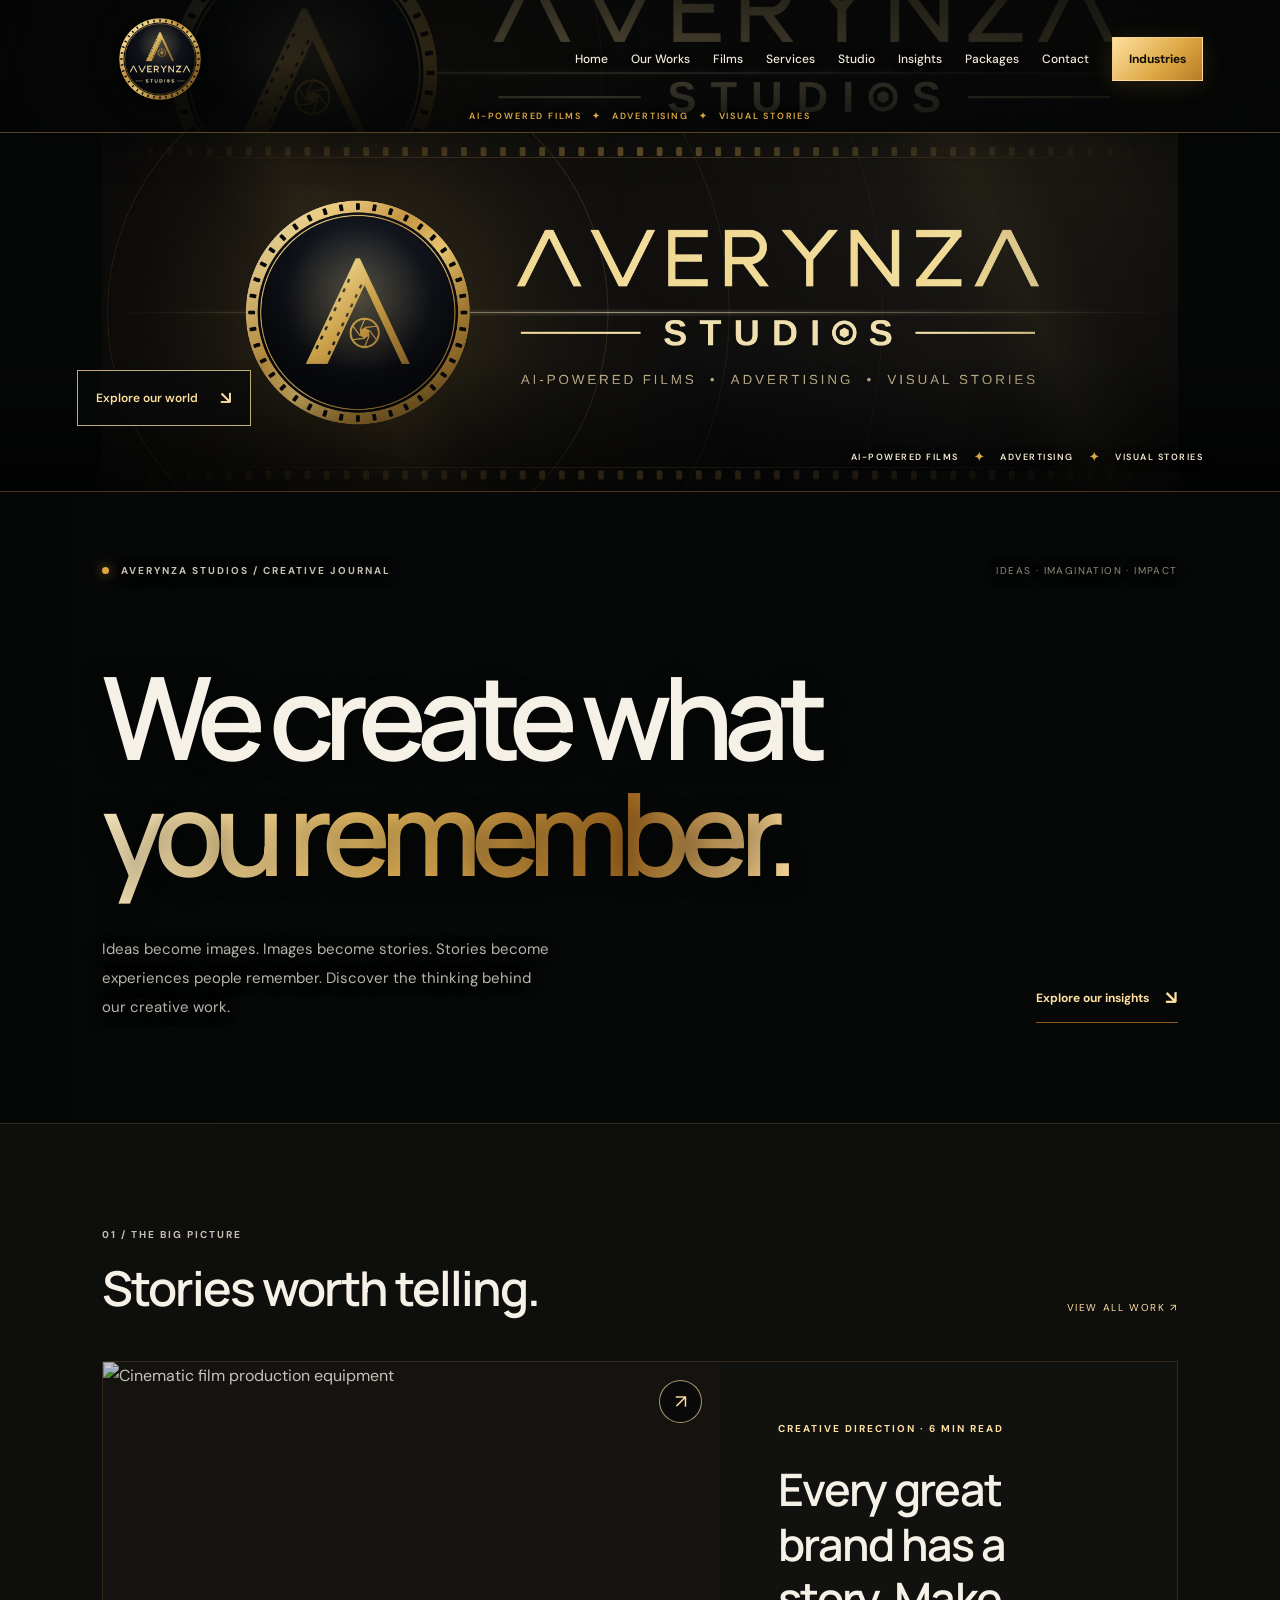
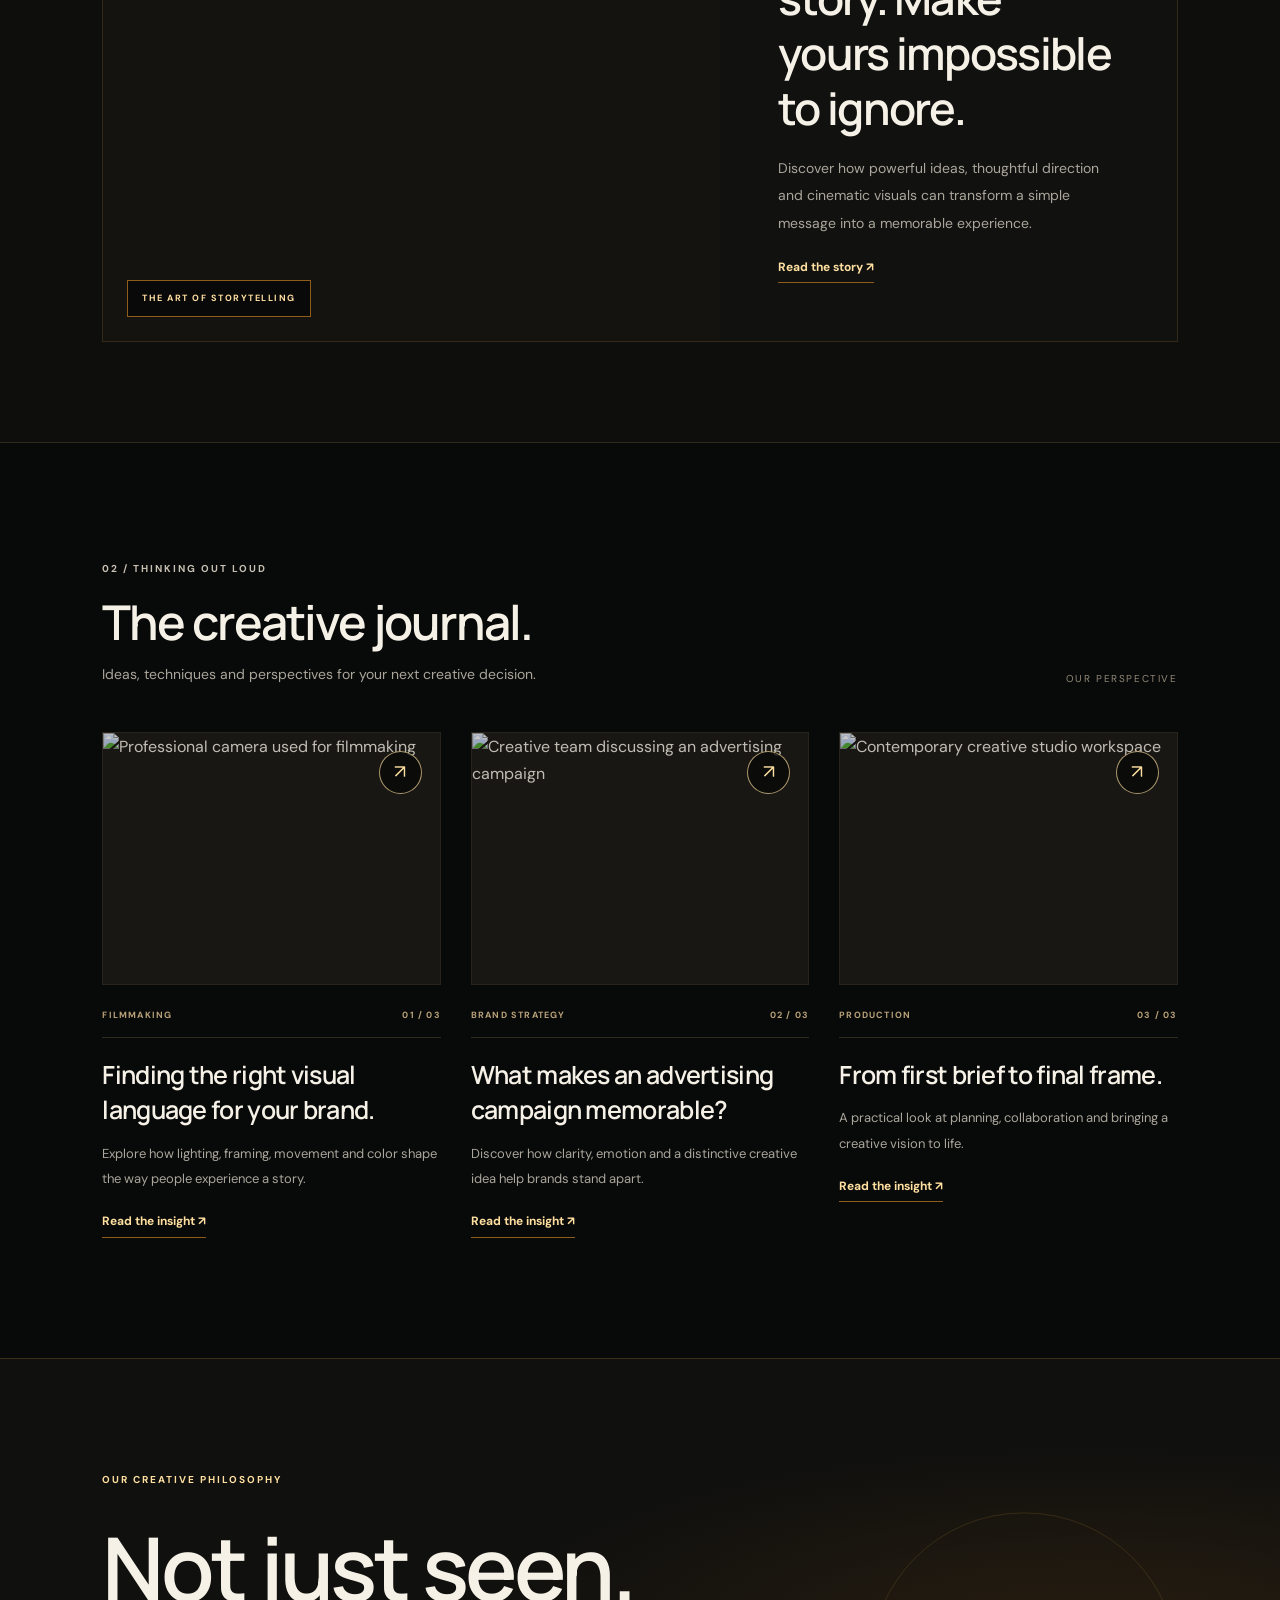
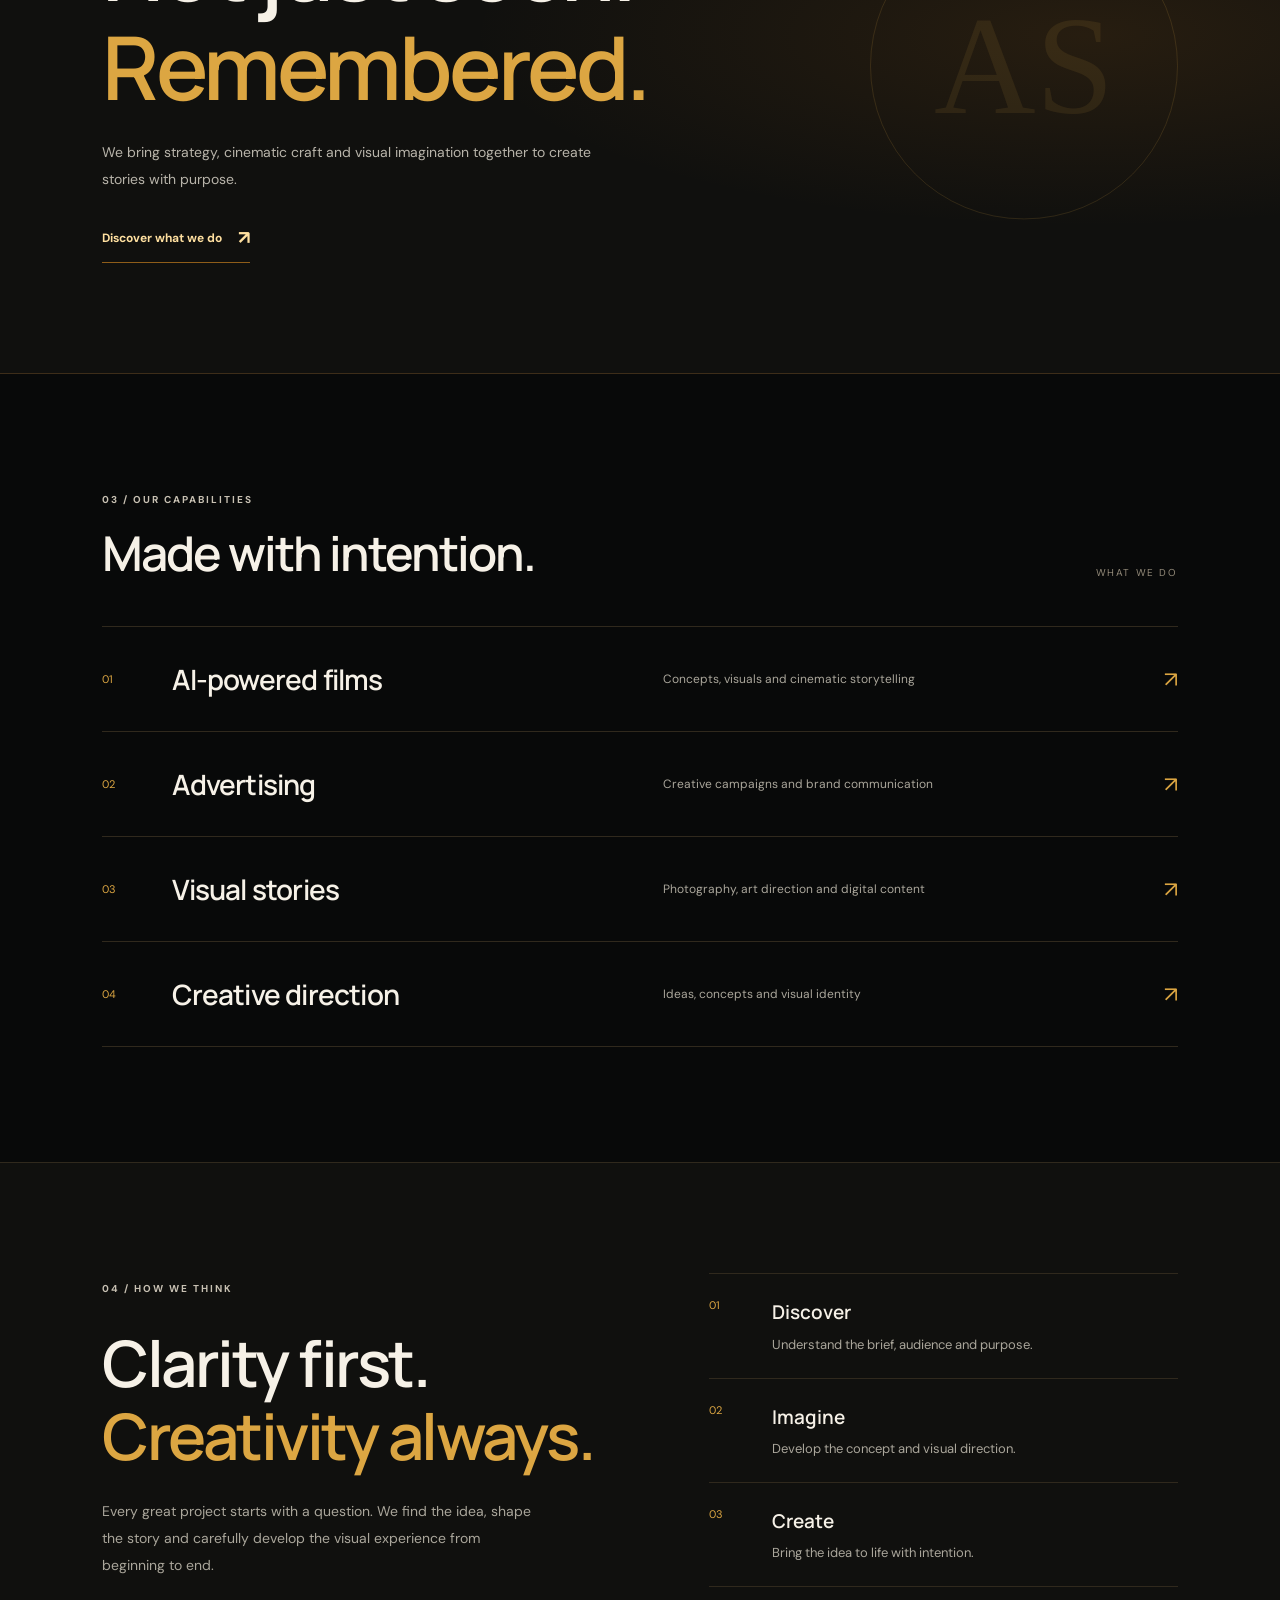
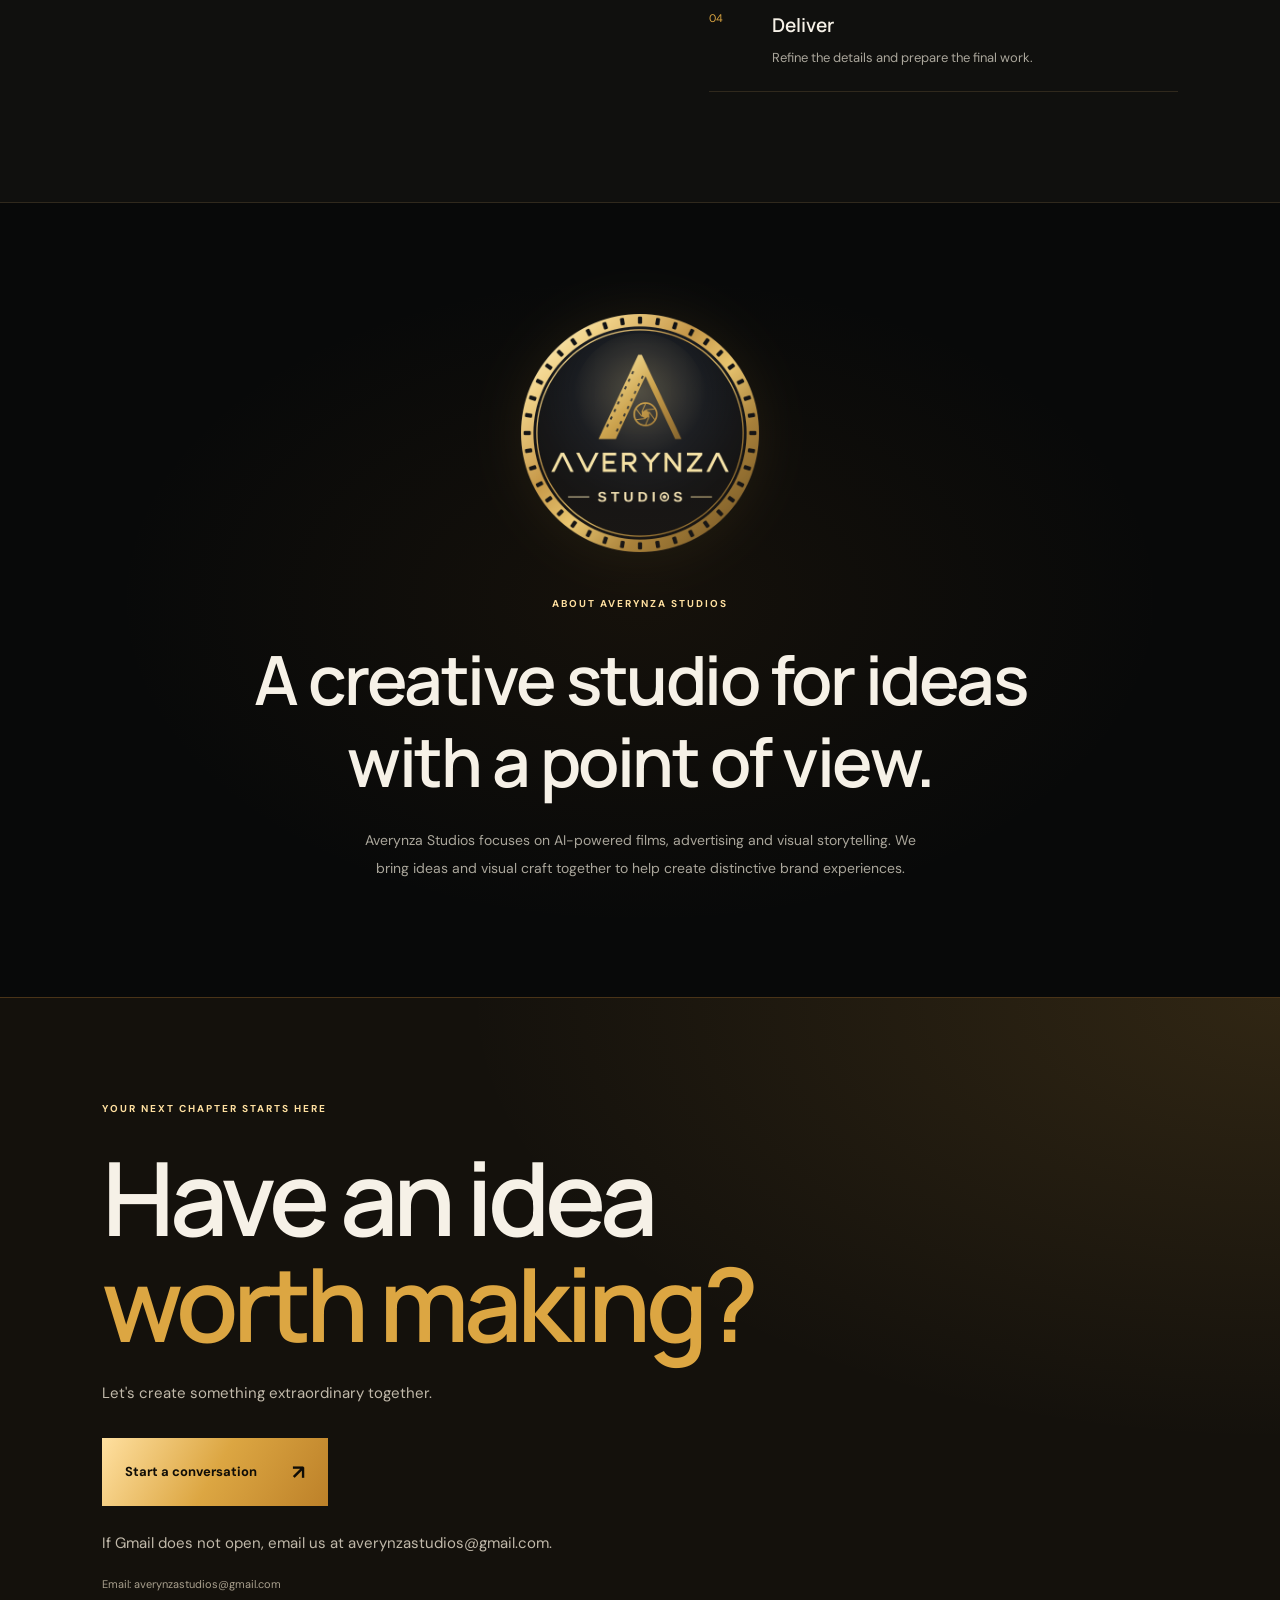
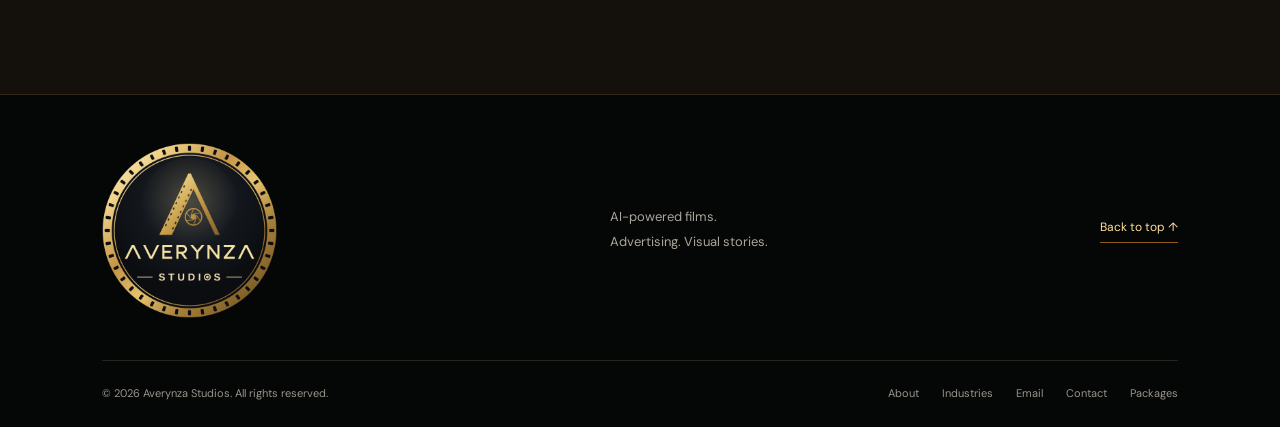
==== commit 749e8071: "Add files via upload" ====
--- a/index.html
+++ b/index.html
@@ -66,6 +66,7 @@
     <a href="#studio">Studio</a>
     <a href="#insights">Insights</a>
     <a href="pricing.html">Packages</a>
+     <a href="index.html#contact">Contact</a>
     <a href="our-work.html" class="nav-cta">Industries</a>
     <!-- <a href="auth.html" class="account-link">Log in / Sign up</a> -->
     <!-- <a href="payment.html" class="nav-cta">Payments ↗</a> -->
@@ -95,7 +96,7 @@
 
       <div class="banner-overlay">
         <span class="banner-kicker">
-          INDEPENDENT CREATIVE STUDIO
+          <!-- INDEPENDENT CREATIVE STUDIO -->
         </span>
 
         <a href="#work" class="banner-cta">
@@ -113,7 +114,11 @@
     </section>
 
     <!-- INTRODUCTION -->
-    <section class="hero-intro">
+    <section class="hero-intro hero-video-background">
+      <video class="hero-background-video" autoplay muted loop playsinline preload="metadata" aria-hidden="true">
+        <source src="https://f2oauhmkvacbdhch.public.blob.vercel-storage.com/TVS_Adds.mp4" type="video/mp4">
+      </video>
+      <div class="hero-background-overlay" aria-hidden="true"></div>
       <div class="hero-top">
         <span class="eyebrow">
           <span class="status-dot"></span>
--- a/style.css
+++ b/style.css
@@ -1769,3 +1769,61 @@
   .pricing-card { transition: none; }
   .pricing-card:hover { transform: none; }
 }
+
+/* =========================================================
+   HERO BACKGROUND VIDEO — "WE CREATE WHAT YOU REMEMBER"
+   ========================================================= */
+.hero-video-background {
+  position: relative;
+  isolation: isolate;
+  overflow: hidden;
+  background: #080909;
+}
+.hero-video-background .hero-background-video,
+.hero-video-background .hero-background-overlay {
+  position: absolute;
+  inset: 0;
+  width: 100%;
+  height: 100%;
+  pointer-events: none;
+}
+.hero-video-background .hero-background-video {
+  z-index: -2;
+  object-fit: cover;
+  object-position: center;
+  opacity: .58;
+}
+.hero-video-background .hero-background-overlay {
+  z-index: -1;
+  background:
+    linear-gradient(90deg, rgba(5,6,6,.86) 0%, rgba(5,6,6,.48) 48%, rgba(5,6,6,.72) 100%),
+    linear-gradient(0deg, rgba(8,9,9,.88) 0%, rgba(8,9,9,.18) 55%, rgba(8,9,9,.42) 100%);
+}
+.hero-video-background > .hero-top,
+.hero-video-background > h1,
+.hero-video-background > .hero-bottom {
+  position: relative;
+  z-index: 1;
+}
+.hero-video-background .eyebrow,
+.hero-video-background .hero-index,
+.hero-video-background .hero-bottom p {
+  text-shadow: 0 2px 14px rgba(0,0,0,.85);
+}
+.hero-video-background h1 {
+  text-shadow: 0 3px 24px rgba(0,0,0,.35);
+}
+@media (max-width: 540px) {
+  .hero-video-background .hero-background-video {
+    object-position: center;
+    opacity: .48;
+  }
+  .hero-video-background .hero-background-overlay {
+    background:
+      linear-gradient(90deg, rgba(5,6,6,.78), rgba(5,6,6,.56)),
+      linear-gradient(0deg, rgba(8,9,9,.9), rgba(8,9,9,.2));
+  }
+}
+@media (prefers-reduced-motion: reduce) {
+  .hero-video-background .hero-background-video { display: none; }
+}
